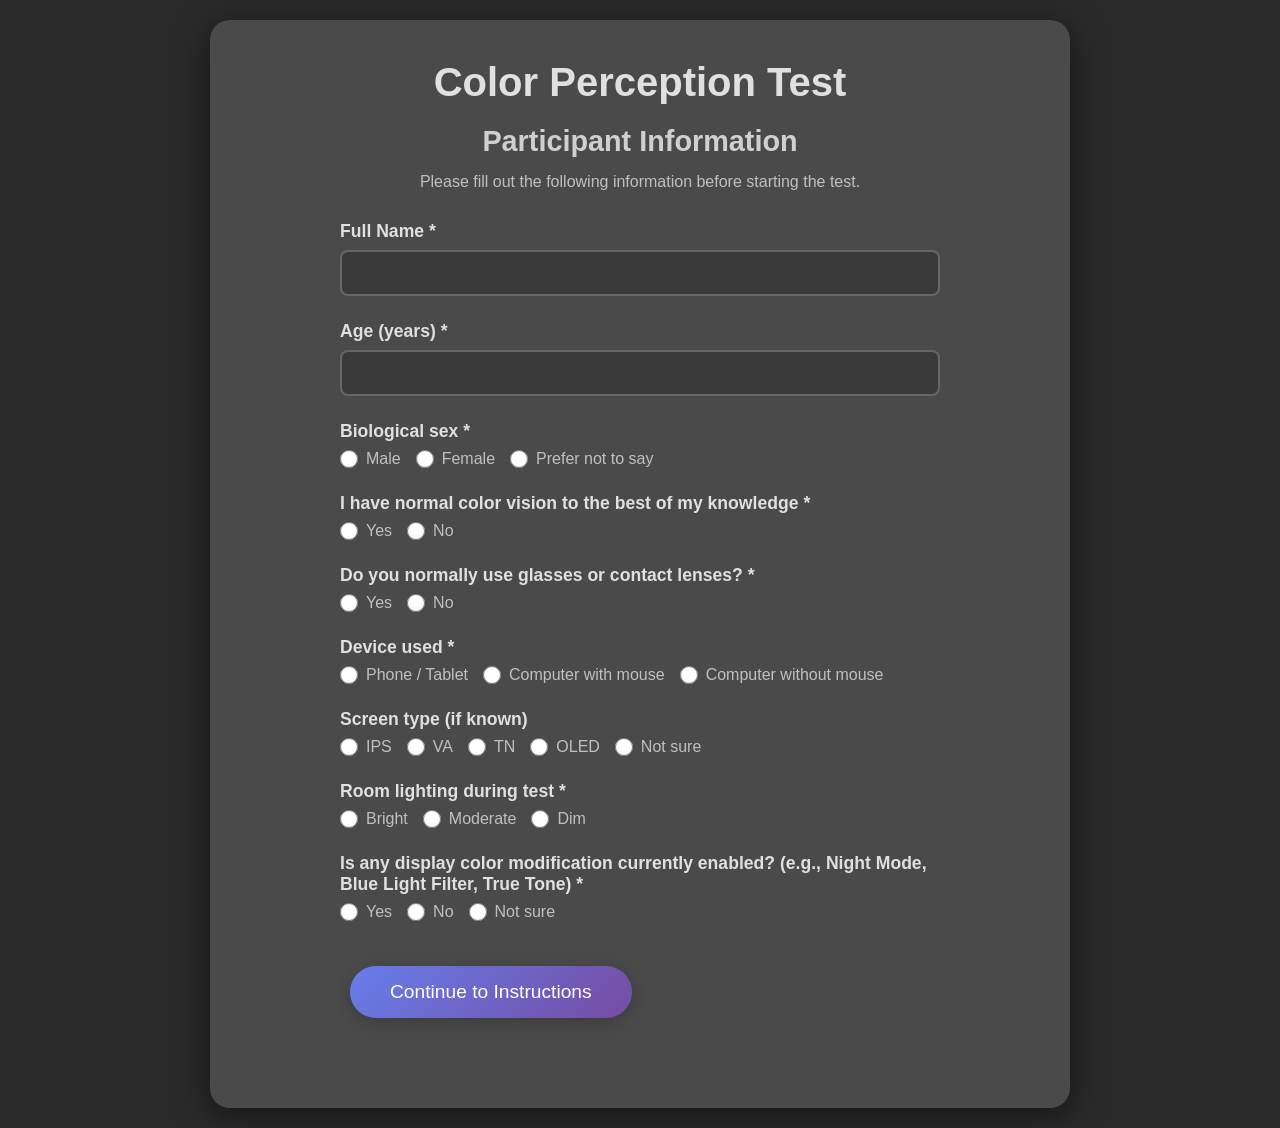
==== index.html @ 6638a3b6 "Refactor circle positioning to be responsive on mobile Updated circle positioning logic to use conta" ====
<!DOCTYPE html>
<html lang="en">
<head>
    <meta charset="UTF-8">
    <meta name="viewport" content="width=device-width, initial-scale=1.0, maximum-scale=1.0, user-scalable=no">
    <title>Color Perception Test - Biology IA</title>
    <style>
        * {
            margin: 0;
            padding: 0;
            box-sizing: border-box;
        }

        body {
            font-family: 'Arial', sans-serif;
            background: #2a2a2a;
            min-height: 100vh;
            display: flex;
            justify-content: center;
            align-items: center;
            color: #333;
            overflow-x: hidden;
        }

        .container {
            text-align: center;
            width: 100%;
            max-width: 900px;
            padding: 20px;
        }

        .demographics-screen, .instruction-screen, .demo-screen, .test-screen, .results-screen {
            background: #4a4a4a;
            border-radius: 20px;
            padding: 40px;
            box-shadow: 0 8px 32px rgba(0, 0, 0, 0.5);
        }

        h1 {
            font-size: 2.5em;
            margin-bottom: 20px;
            color: #e0e0e0;
        }

        h2 {
            font-size: 1.8em;
            margin-bottom: 15px;
            color: #d0d0d0;
        }

        .instructions {
            text-align: left;
            margin: 20px 0;
            line-height: 1.8;
            color: #c0c0c0;
        }

        .instructions li {
            margin: 10px 0;
        }

        .instructions strong {
            color: #ff6b6b;
        }

        p {
            color: #c0c0c0;
        }

        /* Demographics Form Styles */
        .demographics-form {
            text-align: left;
            margin: 30px auto;
            max-width: 600px;
        }

        .form-group {
            margin-bottom: 25px;
        }

        .form-group label {
            display: block;
            margin-bottom: 8px;
            color: #e0e0e0;
            font-weight: bold;
            font-size: 1.1em;
        }

        .form-group input[type="text"],
        .form-group input[type="number"] {
            width: 100%;
            padding: 12px;
            border: 2px solid #666;
            border-radius: 8px;
            background: #3a3a3a;
            color: #e0e0e0;
            font-size: 1em;
        }

        .form-group input[type="text"]:focus,
        .form-group input[type="number"]:focus {
            outline: none;
            border-color: #667eea;
        }

        .radio-group {
            display: flex;
            flex-wrap: wrap;
            gap: 15px;
            margin-top: 8px;
        }

        .radio-option {
            display: flex;
            align-items: center;
            gap: 8px;
        }

        .radio-option input[type="radio"] {
            width: 18px;
            height: 18px;
            cursor: pointer;
        }

        .radio-option label {
            color: #c0c0c0;
            cursor: pointer;
            font-weight: normal;
            font-size: 1em;
            margin: 0;
        }

        .form-error {
            color: #ff6b6b;
            font-size: 0.9em;
            margin-top: 5px;
            display: none;
        }

        button {
            background: linear-gradient(135deg, #667eea 0%, #764ba2 100%);
            border: none;
            color: white;
            padding: 15px 40px;
            font-size: 1.2em;
            border-radius: 50px;
            cursor: pointer;
            margin: 20px 10px;
            transition: transform 0.2s, box-shadow 0.2s;
            box-shadow: 0 4px 15px rgba(0, 0, 0, 0.2);
        }

        button:hover {
            transform: translateY(-2px);
            box-shadow: 0 6px 20px rgba(0, 0, 0, 0.3);
        }

        button:active {
            transform: translateY(0);
        }

        button:disabled {
            opacity: 0.5;
            cursor: not-allowed;
        }

        .circle-container {
            position: relative;
            width: min(500px, 90vw);
            height: min(500px, 90vw);
            margin: 30px auto;
            max-width: 500px;
        }

        .circle {
            position: absolute;
            width: min(100px, 20vw);
            height: min(100px, 20vw);
            border-radius: 50%;
            cursor: pointer;
            transition: transform 0.1s, opacity 0.3s;
            border: 3px solid rgba(0, 0, 0, 0.2);
        }

        .circle:hover {
            transform: scale(1.1);
            border-color: rgba(0, 0, 0, 0.5);
        }

        .center-circle {
            width: min(100px, 20vw);
            height: min(100px, 20vw);
            border-radius: 50%;
            background: hsl(120, 70%, 50%);
            position: absolute;
            left: 50%;
            top: 50%;
            transform: translate(-50%, -50%);
            border: 3px solid rgba(0, 0, 0, 0.2);
            box-shadow: none;
            pointer-events: none;
        }

        .reference-label {
            position: absolute;
            left: 50%;
            top: 50%;
            transform: translate(-50%, 60px);
            font-size: 0.9em;
            font-weight: bold;
            color: #e0e0e0;
            background: rgba(0, 0, 0, 0.6);
            padding: 5px 10px;
            border-radius: 5px;
            pointer-events: none;
            border: 1px solid rgba(255, 255, 255, 0.3);
        }

        .timer-bar {
            height: 8px;
            background: white;
            transition: width 0.1s linear;
            box-shadow: 0 2px 10px rgba(255, 255, 255, 0.5);
            margin: 20px auto;
            border-radius: 4px;
            max-width: 800px;
        }

        .timer-warning {
            background: #ff5252 !important;
            box-shadow: 0 2px 10px rgba(255, 82, 82, 0.8) !important;
        }

        .info-panel {
            display: flex;
            justify-content: space-around;
            margin: 20px 0;
            font-size: 1.2em;
        }

        .info-item {
            background: rgba(255, 255, 255, 0.1);
            padding: 10px 20px;
            border-radius: 10px;
            color: #e0e0e0;
            border: 2px solid rgba(255, 255, 255, 0.2);
        }

        .countdown {
            font-size: 4em;
            margin: 40px 0;
            color: #e0e0e0;
        }

        .results-table {
            background: #3a3a3a;
            border-radius: 10px;
            padding: 20px;
            margin: 20px 0;
            max-height: 400px;
            overflow-y: auto;
            border: 1px solid #555;
        }

        .results-table table {
            width: 100%;
            border-collapse: collapse;
        }

        .results-table th, .results-table td {
            padding: 10px;
            border-bottom: 1px solid #555;
            color: #e0e0e0;
        }

        .results-table th {
            background: rgba(255, 255, 255, 0.1);
            font-weight: bold;
        }

        .demo-message {
            font-size: 1.3em;
            margin: 20px 0;
            padding: 15px;
            background: rgba(255, 255, 255, 0.1);
            border-radius: 10px;
            color: #e0e0e0;
        }

        .hidden {
            display: none;
        }

        .score-display {
            font-size: 3em;
            margin: 30px 0;
            color: #e0e0e0;
        }

        .feedback {
            font-size: 1.5em;
            margin: 15px 0;
            padding: 10px;
            border-radius: 10px;
            animation: fadeIn 0.3s;
        }

        .feedback.correct {
            background: rgba(76, 175, 80, 0.3);
            color: #4caf50;
        }

        .feedback.incorrect {
            background: rgba(244, 67, 54, 0.3);
            color: #f44336;
        }

        .submission-status {
            margin: 20px 0;
            padding: 15px;
            border-radius: 10px;
            font-size: 1.1em;
        }

        .submission-status.success {
            background: rgba(76, 175, 80, 0.3);
            color: #4caf50;
        }

        .submission-status.error {
            background: rgba(244, 67, 54, 0.3);
            color: #f44336;
        }

        @keyframes fadeIn {
            from { opacity: 0; transform: scale(0.9); }
            to { opacity: 1; transform: scale(1); }
        }

        /* Mobile optimizations */
        @media (max-width: 768px) {
            .demographics-screen, .instruction-screen, .demo-screen, .test-screen, .results-screen {
                padding: 20px;
                border-radius: 15px;
            }

            h1 {
                font-size: 1.8em;
            }

            h2 {
                font-size: 1.3em;
            }

            button {
                padding: 12px 30px;
                font-size: 1em;
            }

            .info-panel {
                flex-direction: column;
                gap: 10px;
            }

            .circle-container {
                margin: 15px auto;
            }

            .container {
                padding: 10px;
            }

            .countdown {
                font-size: 2.5em;
            }

            .score-display {
                font-size: 2em;
            }
        }

        @media (max-width: 480px) {
            h1 {
                font-size: 1.5em;
            }

            h2 {
                font-size: 1.2em;
            }

            .demographics-screen, .instruction-screen, .demo-screen, .test-screen, .results-screen {
                padding: 15px;
            }

            button {
                padding: 10px 25px;
                font-size: 0.95em;
                margin: 10px 5px;
            }

            .instructions {
                font-size: 0.95em;
            }

            .demo-message {
                font-size: 1.1em;
            }
        }
    </style>
</head>
<body>
    <div class="container">
        <!-- Demographics Screen -->
        <div id="demographicsScreen" class="demographics-screen">
            <h1>Color Perception Test</h1>
            <h2>Participant Information</h2>
            <p style="margin-bottom: 30px;">Please fill out the following information before starting the test.</p>
            
            <form id="demographicsForm" class="demographics-form">
                <div class="form-group">
                    <label for="fullName">Full Name *</label>
                    <input type="text" id="fullName" name="fullName" required>
                    <div class="form-error" id="nameError">Please enter your full name</div>
                </div>

                <div class="form-group">
                    <label for="age">Age (years) *</label>
                    <input type="number" id="age" name="age" min="1" max="120" required>
                    <div class="form-error" id="ageError">Please enter a valid age</div>
                </div>

                <div class="form-group">
                    <label>Biological sex *</label>
                    <div class="radio-group">
                        <div class="radio-option">
                            <input type="radio" id="sexMale" name="sex" value="Male" required>
                            <label for="sexMale">Male</label>
                        </div>
                        <div class="radio-option">
                            <input type="radio" id="sexFemale" name="sex" value="Female">
                            <label for="sexFemale">Female</label>
                        </div>
                        <div class="radio-option">
                            <input type="radio" id="sexPreferNot" name="sex" value="Prefer not to say">
                            <label for="sexPreferNot">Prefer not to say</label>
                        </div>
                    </div>
                    <div class="form-error" id="sexError">Please select an option</div>
                </div>

                <div class="form-group">
                    <label>I have normal color vision to the best of my knowledge *</label>
                    <div class="radio-group">
                        <div class="radio-option">
                            <input type="radio" id="colorVisionYes" name="colorVision" value="Yes" required>
                            <label for="colorVisionYes">Yes</label>
                        </div>
                        <div class="radio-option">
                            <input type="radio" id="colorVisionNo" name="colorVision" value="No">
                            <label for="colorVisionNo">No</label>
                        </div>
                    </div>
                    <div class="form-error" id="colorVisionError">Please select an option</div>
                </div>

                <div class="form-group">
                    <label>Do you normally use glasses or contact lenses? *</label>
                    <div class="radio-group">
                        <div class="radio-option">
                            <input type="radio" id="glassesYes" name="glasses" value="Yes" required>
                            <label for="glassesYes">Yes</label>
                        </div>
                        <div class="radio-option">
                            <input type="radio" id="glassesNo" name="glasses" value="No">
                            <label for="glassesNo">No</label>
                        </div>
                    </div>
                    <div class="form-error" id="glassesError">Please select an option</div>
                </div>

                <div class="form-group">
                    <label>Device used *</label>
                    <div class="radio-group">
                        <div class="radio-option">
                            <input type="radio" id="devicePhone" name="device" value="Phone / Tablet" required>
                            <label for="devicePhone">Phone / Tablet</label>
                        </div>
                        <div class="radio-option">
                            <input type="radio" id="deviceMouse" name="device" value="Computer with mouse">
                            <label for="deviceMouse">Computer with mouse</label>
                        </div>
                        <div class="radio-option">
                            <input type="radio" id="deviceNoMouse" name="device" value="Computer without mouse">
                            <label for="deviceNoMouse">Computer without mouse</label>
                        </div>
                    </div>
                    <div class="form-error" id="deviceError">Please select an option</div>
                </div>

                <div class="form-group">
                    <label>Screen type (if known)</label>
                    <div class="radio-group">
                        <div class="radio-option">
                            <input type="radio" id="screenIPS" name="screen" value="IPS">
                            <label for="screenIPS">IPS</label>
                        </div>
                        <div class="radio-option">
                            <input type="radio" id="screenVA" name="screen" value="VA">
                            <label for="screenVA">VA</label>
                        </div>
                        <div class="radio-option">
                            <input type="radio" id="screenTN" name="screen" value="TN">
                            <label for="screenTN">TN</label>
                        </div>
                        <div class="radio-option">
                            <input type="radio" id="screenOLED" name="screen" value="OLED">
                            <label for="screenOLED">OLED</label>
                        </div>
                        <div class="radio-option">
                            <input type="radio" id="screenNotSure" name="screen" value="Not sure">
                            <label for="screenNotSure">Not sure</label>
                        </div>
                    </div>
                </div>

                <div class="form-group">
                    <label>Room lighting during test *</label>
                    <div class="radio-group">
                        <div class="radio-option">
                            <input type="radio" id="lightBright" name="lighting" value="Bright" required>
                            <label for="lightBright">Bright</label>
                        </div>
                        <div class="radio-option">
                            <input type="radio" id="lightModerate" name="lighting" value="Moderate">
                            <label for="lightModerate">Moderate</label>
                        </div>
                        <div class="radio-option">
                            <input type="radio" id="lightDim" name="lighting" value="Dim">
                            <label for="lightDim">Dim</label>
                        </div>
                    </div>
                    <div class="form-error" id="lightingError">Please select an option</div>
                </div>

                <div class="form-group">
                    <label>Is any display color modification currently enabled? (e.g., Night Mode, Blue Light Filter, True Tone) *</label>
                    <div class="radio-group">
                        <div class="radio-option">
                            <input type="radio" id="modsYes" name="mods" value="Yes" required>
                            <label for="modsYes">Yes</label>
                        </div>
                        <div class="radio-option">
                            <input type="radio" id="modsNo" name="mods" value="No">
                            <label for="modsNo">No</label>
                        </div>
                        <div class="radio-option">
                            <input type="radio" id="modsNotSure" name="mods" value="Not sure">
                            <label for="modsNotSure">Not sure</label>
                        </div>
                    </div>
                    <div class="form-error" id="modsError">Please select an option</div>
                </div>

                <button type="submit">Continue to Instructions</button>
            </form>
        </div>

        <!-- Instruction Screen -->
        <div id="instructionScreen" class="instruction-screen hidden">
            <h1>Color Perception Test</h1>
            <h2>Instructions</h2>
            <ul class="instructions">
                <li>You will see <strong>8 colored circles</strong> arranged around a <strong>center reference circle</strong></li>
                <li>Your task is to click the circle that <strong>matches the center reference color</strong> as quickly as possible</li>
                <li>You have <strong>5 seconds</strong> for each trial</li>
                <li>The test consists of <strong>10 levels</strong> with increasing difficulty</li>
                <li>Each level has <strong>5 trials</strong> (50 trials total)</li>
                <li>First, you'll complete <strong>5 practice trials</strong> to familiarize yourself with the test</li>
                <li><strong>Important:</strong> Try to be as quick and accurate as possible!</li>
            </ul>
            <button onclick="startDemo()">Start Practice Trials</button>
        </div>

        <!-- Demo Screen -->
        <div id="demoScreen" class="demo-screen hidden">
            <h2>Practice Trial <span id="demoTrialNumber">1</span>/5</h2>
            <p class="demo-message" id="demoMessage">Click the circle that matches the center reference color</p>
            <div class="timer-bar" id="demoTimerBar"></div>
            <div class="circle-container" id="demoCircleContainer">
                <div class="center-circle"></div>
                <div class="reference-label">Reference</div>
            </div>
        </div>

        <!-- Countdown Screen -->
        <div id="countdownScreen" class="instruction-screen hidden">
            <h1>Get Ready!</h1>
            <p>The actual test will begin in...</p>
            <div class="countdown" id="countdownNumber">5</div>
        </div>

        <!-- Test Screen -->
        <div id="testScreen" class="test-screen hidden">
            <div class="info-panel">
                <div class="info-item">Trial: <span id="trialNumber">1</span>/50</div>
                <div class="info-item">Level: <span id="levelNumber">1</span>/10</div>
                <div class="info-item">Difficulty: <span id="difficulty">180</span>°</div>
                <div class="info-item">Score: <span id="currentScore">0</span></div>
            </div>
            <div class="timer-bar" id="timerBar"></div>
            <div class="circle-container" id="circleContainer">
                <div class="center-circle"></div>
                <div class="reference-label">Reference</div>
            </div>
        </div>

        <!-- Results Screen -->
        <div id="resultsScreen" class="results-screen hidden">
            <h1>Test Complete!</h1>
            <div class="score-display">Final Score: <span id="finalScore">0</span> / 1000</div>
            
            <div id="submissionStatus" class="submission-status hidden"></div>
            
            <div class="results-table">
                <table>
                    <thead>
                        <tr>
                            <th>Trial</th>
                            <th>Level</th>
                            <th>Difficulty (°)</th>
                            <th>Response Time (ms)</th>
                            <th>Result</th>
                        </tr>
                    </thead>
                    <tbody id="resultsBody"></tbody>
                </table>
            </div>
            
            <button onclick="submitToGoogleSheets()" id="submitButton">Submit Results</button>
            <button onclick="downloadResults()">Download Backup Copy</button>
        </div>
    </div>

    <script>
        // IMPORTANT: Replace this URL with your Google Apps Script web app URL
        const GOOGLE_SCRIPT_URL = 'https://script.google.com/macros/s/AKfycbx1ALarn7HQ1gvNCXnmG9gPG47sHyWAAOeNLJPOAeMPCjm_qugGO92qSX_m2OTYA59x/exec';

        // Test Configuration
        const TARGET_HUE = 120; // Pure green
        const LEVELS = [180, 120, 90, 60, 45, 30, 20, 15, 10, 8];
        const TRIALS_PER_LEVEL = 5;
        const TIME_LIMIT = 5000; // 5 seconds in milliseconds
        const NUM_CIRCLES = 8;
        const DEMO_LEVELS = [180, 120, 90, 60, 45]; // Levels 1-5
        const MAX_SCORE = 1000; // Maximum possible score
        const POINTS_PER_TRIAL = MAX_SCORE / (LEVELS.length * TRIALS_PER_LEVEL); // 20 points per trial

        // Sound effects (using Web Audio API)
        const audioContext = new (window.AudioContext || window.webkitAudioContext)();

        function playCorrectSound() {
            const oscillator = audioContext.createOscillator();
            const gainNode = audioContext.createGain();
            oscillator.connect(gainNode);
            gainNode.connect(audioContext.destination);
            oscillator.frequency.setValueAtTime(800, audioContext.currentTime);
            oscillator.frequency.exponentialRampToValueAtTime(1200, audioContext.currentTime + 0.1);
            gainNode.gain.setValueAtTime(0.3, audioContext.currentTime);
            gainNode.gain.exponentialRampToValueAtTime(0.01, audioContext.currentTime + 0.1);
            oscillator.start(audioContext.currentTime);
            oscillator.stop(audioContext.currentTime + 0.1);
        }

        function playIncorrectSound() {
            const oscillator = audioContext.createOscillator();
            const gainNode = audioContext.createGain();
            oscillator.connect(gainNode);
            gainNode.connect(audioContext.destination);
            oscillator.frequency.setValueAtTime(200, audioContext.currentTime);
            oscillator.frequency.exponentialRampToValueAtTime(100, audioContext.currentTime + 0.2);
            gainNode.gain.setValueAtTime(0.3, audioContext.currentTime);
            gainNode.gain.exponentialRampToValueAtTime(0.01, audioContext.currentTime + 0.2);
            oscillator.start(audioContext.currentTime);
            oscillator.stop(audioContext.currentTime + 0.2);
        }

        function playWarningSound() {
            const oscillator = audioContext.createOscillator();
            const gainNode = audioContext.createGain();
            oscillator.connect(gainNode);
            gainNode.connect(audioContext.destination);
            oscillator.frequency.setValueAtTime(600, audioContext.currentTime);
            gainNode.gain.setValueAtTime(0.2, audioContext.currentTime);
            gainNode.gain.exponentialRampToValueAtTime(0.01, audioContext.currentTime + 0.15);
            oscillator.start(audioContext.currentTime);
            oscillator.stop(audioContext.currentTime + 0.15);
        }

        // State variables
        let currentMode = 'demographics';
        let currentTrial = 0;
        let currentScore = 0;
        let testData = [];
        let trialStartTime;
        let timerInterval;
        let correctCircleIndex;
        let demoIndex = 0;
        let warningPlayed = false;
        let clickLocked = false;
        let demographicsData = {};

        // Demographics form handling
        document.getElementById('demographicsForm').addEventListener('submit', function(e) {
            e.preventDefault();
            
            // Collect demographics data
            demographicsData = {
                fullName: document.getElementById('fullName').value,
                age: document.getElementById('age').value,
                sex: document.querySelector('input[name="sex"]:checked').value,
                colorVision: document.querySelector('input[name="colorVision"]:checked').value,
                glasses: document.querySelector('input[name="glasses"]:checked').value,
                device: document.querySelector('input[name="device"]:checked').value,
                screen: document.querySelector('input[name="screen"]:checked')?.value || 'Not specified',
                lighting: document.querySelector('input[name="lighting"]:checked').value,
                mods: document.querySelector('input[name="mods"]:checked').value
            };
            
            // Move to instruction screen
            document.getElementById('demographicsScreen').classList.add('hidden');
            document.getElementById('instructionScreen').classList.remove('hidden');
            currentMode = 'instructions';
        });

        // Randomize with probabilistic rounding
        function randomizeValue(value) {
            const floor = Math.floor(value);
            const decimal = value - floor;
            return Math.random() < decimal ? Math.ceil(value) : floor;
        }

        // Generate hue distances with Gaussian randomization
        function generateColors(targetDifference) {
            const stdDev = targetDifference * 0.1;
            const colors = [];
            
            // Generate distractors
            for (let i = 0; i < NUM_CIRCLES; i++) {
                const gaussian = (Math.random() + Math.random() + Math.random() + Math.random() - 2) / 2;
                const randomizedDiff = targetDifference + (gaussian * stdDev);
                const finalDiff = randomizeValue(Math.max(0, randomizedDiff));
                
                const direction = Math.random() < 0.5 ? 1 : -1;
                let hue = TARGET_HUE + (direction * finalDiff);
                hue = (hue + 360) % 360;
                
                colors.push({
                    hue: hue,
                    isTarget: false,
                    color: `hsl(${hue}, 70%, 50%)`
                });
            }
            
            // Replace one random circle with the exact target
            correctCircleIndex = Math.floor(Math.random() * NUM_CIRCLES);
            colors[correctCircleIndex] = {
                hue: TARGET_HUE,
                isTarget: true,
                color: `hsl(${TARGET_HUE}, 70%, 50%)`
            };
            
            return colors;
        }

        // Position circles in a ring
        function positionCircles(container, colors, isDemo) {
            container.innerHTML = '<div class="center-circle"></div><div class="reference-label">Reference</div>';
            
            // Get actual container dimensions instead of using fixed values
            const containerWidth = container.offsetWidth;
            const containerHeight = container.offsetHeight;
            const centerX = containerWidth / 2;
            const centerY = containerHeight / 2;
            
            // Make radius proportional to container size (40% of container width)
            const radius = containerWidth * 0.4;
            
            // Get circle size from CSS
            const circleSize = Math.min(100, containerWidth * 0.2);
            
            const angleStep = (2 * Math.PI) / NUM_CIRCLES;
            
            colors.forEach((colorData, index) => {
                const angle = index * angleStep - Math.PI / 2;
                const x = radius * Math.cos(angle) + centerX;
                const y = radius * Math.sin(angle) + centerY;
                
                const circle = document.createElement('div');
                circle.className = 'circle';
                circle.style.left = `${x - circleSize / 2}px`;
                circle.style.top = `${y - circleSize / 2}px`;
                circle.style.background = colorData.color;
                
                if (isDemo) {
                    circle.onclick = () => handleDemoClick(index);
                } else {
                    circle.onclick = () => handleCircleClick(index);
                }
                
                container.appendChild(circle);
            });
        }

        // Start demo
        function startDemo() {
            document.getElementById('instructionScreen').classList.add('hidden');
            document.getElementById('demoScreen').classList.remove('hidden');
            currentMode = 'demo';
            demoIndex = 0;
            showDemoTrial();
        }

        // Show demo trial
        function showDemoTrial() {
            if (demoIndex >= DEMO_LEVELS.length) {
                completeDemo();
                return;
            }
            
            const difficulty = DEMO_LEVELS[demoIndex];
            document.getElementById('demoTrialNumber').textContent = demoIndex + 1;
            document.getElementById('demoMessage').textContent = 'Click the circle that matches the center reference color';
            document.getElementById('demoMessage').className = 'demo-message';
            
            const colors = generateColors(difficulty);
            const container = document.getElementById('demoCircleContainer');
            positionCircles(container, colors, true);
            
            startDemoTimer();
        }

        // Start demo timer
        function startDemoTimer() {
            const timerBar = document.getElementById('demoTimerBar');
            trialStartTime = Date.now();
            timerBar.style.width = '100%';
            timerBar.classList.remove('timer-warning');
            warningPlayed = false;
            clickLocked = false;
            
            if (timerInterval) clearInterval(timerInterval);
            
            timerInterval = setInterval(() => {
                const elapsed = Date.now() - trialStartTime;
                const remaining = Math.max(0, TIME_LIMIT - elapsed);
                const percentage = (remaining / TIME_LIMIT) * 100;
                timerBar.style.width = `${percentage}%`;
                
                if (remaining <= 1000 && remaining > 900 && !warningPlayed) {
                    playWarningSound();
                    timerBar.classList.add('timer-warning');
                    warningPlayed = true;
                }
                
                if (remaining === 0) {
                    clearInterval(timerInterval);
                    handleDemoTimeout();
                }
            }, 100);
        }

        // Handle demo click
        function handleDemoClick(index) {
            if (clickLocked) return;
            clickLocked = true;
            
            clearInterval(timerInterval);
            
            if (index === correctCircleIndex) {
                playCorrectSound();
                const message = document.getElementById('demoMessage');
                message.innerHTML = '✓ Correct! Moving to next demo...';
                message.className = 'demo-message feedback correct';
                
                setTimeout(() => {
                    message.className = 'demo-message';
                    demoIndex++;
                    showBreakThenDemo();
                }, 1000);
            } else {
                playIncorrectSound();
                const message = document.getElementById('demoMessage');
                message.innerHTML = '✗ Incorrect. Try again!';
                message.className = 'demo-message feedback incorrect';
                
                setTimeout(() => {
                    message.className = 'demo-message';
                    showBreakThenDemo();
                }, 1000);
            }
        }

        // Show half-second break then demo trial
        function showBreakThenDemo() {
            const container = document.getElementById('demoCircleContainer');
            const circles = container.querySelectorAll('.circle');
            circles.forEach(circle => circle.style.opacity = '0');
            
            setTimeout(() => {
                circles.forEach(circle => circle.style.opacity = '1');
                showDemoTrial();
            }, 500);
        }

        // Handle demo timeout
        function handleDemoTimeout() {
            if (clickLocked) return;
            clickLocked = true;
            
            playIncorrectSound();
            const message = document.getElementById('demoMessage');
            message.innerHTML = '⏱ Time\'s up! Try again.';
            message.className = 'demo-message feedback incorrect';
            
            setTimeout(() => {
                message.className = 'demo-message';
                showBreakThenDemo();
            }, 1000);
        }

        // Complete demo and start countdown
        function completeDemo() {
            document.getElementById('demoScreen').classList.add('hidden');
            document.getElementById('countdownScreen').classList.remove('hidden');
            currentMode = 'countdown';
            
            let count = 5;
            const countdownElement = document.getElementById('countdownNumber');
            
            const countdownInterval = setInterval(() => {
                count--;
                countdownElement.textContent = count;
                
                if (count === 0) {
                    clearInterval(countdownInterval);
                    startTest();
                }
            }, 1000);
        }

        // Start actual test
        function startTest() {
            document.getElementById('countdownScreen').classList.add('hidden');
            document.getElementById('testScreen').classList.remove('hidden');
            currentMode = 'test';
            currentTrial = 0;
            currentScore = 0;
            testData = [];
            showNextTrial();
        }

        // Show next trial
        function showNextTrial() {
            if (currentTrial >= LEVELS.length * TRIALS_PER_LEVEL) {
                showResults();
                return;
            }
            
            const levelIndex = Math.floor(currentTrial / TRIALS_PER_LEVEL);
            const difficulty = LEVELS[levelIndex];
            
            document.getElementById('trialNumber').textContent = currentTrial + 1;
            document.getElementById('levelNumber').textContent = levelIndex + 1;
            document.getElementById('difficulty').textContent = difficulty;
            document.getElementById('currentScore').textContent = Math.round(currentScore);
            
            const colors = generateColors(difficulty);
            const container = document.getElementById('circleContainer');
            positionCircles(container, colors, false);
            
            startTimer();
        }

        // Start timer
        function startTimer() {
            const timerBar = document.getElementById('timerBar');
            trialStartTime = Date.now();
            timerBar.style.width = '100%';
            timerBar.classList.remove('timer-warning');
            warningPlayed = false;
            clickLocked = false;
            
            if (timerInterval) clearInterval(timerInterval);
            
            timerInterval = setInterval(() => {
                const elapsed = Date.now() - trialStartTime;
                const remaining = Math.max(0, TIME_LIMIT - elapsed);
                const percentage = (remaining / TIME_LIMIT) * 100;
                timerBar.style.width = `${percentage}%`;
                
                if (remaining <= 1000 && remaining > 900 && !warningPlayed) {
                    playWarningSound();
                    timerBar.classList.add('timer-warning');
                    warningPlayed = true;
                }
                
                if (remaining === 0) {
                    clearInterval(timerInterval);
                    handleTimeout();
                }
            }, 100);
        }

        // Handle circle click
        function handleCircleClick(index) {
            if (clickLocked) return;
            clickLocked = true;
            
            clearInterval(timerInterval);
            const reactionTime = Date.now() - trialStartTime;
            const levelIndex = Math.floor(currentTrial / TRIALS_PER_LEVEL);
            const difficulty = LEVELS[levelIndex];
            
            let result, pointsEarned;
            
            if (index === correctCircleIndex) {
                playCorrectSound();
                result = reactionTime;
                const maxPoints = POINTS_PER_TRIAL;
                const minPoints = POINTS_PER_TRIAL / 2;
                pointsEarned = maxPoints - ((maxPoints - minPoints) * (reactionTime / TIME_LIMIT));
                currentScore += pointsEarned;
            } else {
                playIncorrectSound();
                result = 'WRONG';
                pointsEarned = 0;
            }
            
            testData.push({
                trial: currentTrial + 1,
                level: levelIndex + 1,
                difficulty: difficulty,
                responseTime: result,
                result: result
            });
            
            currentTrial++;
            showBreakThenTrial();
        }

        // Show half-second break then next trial
        function showBreakThenTrial() {
            const container = document.getElementById('circleContainer');
            const circles = container.querySelectorAll('.circle');
            circles.forEach(circle => circle.style.opacity = '0');
            
            setTimeout(() => {
                circles.forEach(circle => circle.style.opacity = '1');
                showNextTrial();
            }, 500);
        }

        // Handle timeout
        function handleTimeout() {
            if (clickLocked) return;
            clickLocked = true;
            
            playIncorrectSound();
            const levelIndex = Math.floor(currentTrial / TRIALS_PER_LEVEL);
            const difficulty = LEVELS[levelIndex];
            
            testData.push({
                trial: currentTrial + 1,
                level: levelIndex + 1,
                difficulty: difficulty,
                responseTime: 'MISS',
                result: 'MISS'
            });
            
            currentTrial++;
            showBreakThenTrial();
        }

        // Show results
        function showResults() {
            document.getElementById('testScreen').classList.add('hidden');
            document.getElementById('resultsScreen').classList.remove('hidden');
            document.getElementById('finalScore').textContent = Math.round(currentScore);
            
            const tbody = document.getElementById('resultsBody');
            tbody.innerHTML = '';
            
            testData.forEach(data => {
                const row = tbody.insertRow();
                row.insertCell(0).textContent = data.trial;
                row.insertCell(1).textContent = data.level;
                row.insertCell(2).textContent = data.difficulty;
                row.insertCell(3).textContent = data.responseTime;
                row.insertCell(4).textContent = typeof data.result === 'number' ? 'CORRECT' : data.result;
            });
        }

        // Submit to Google Sheets
        async function submitToGoogleSheets() {
            const submitButton = document.getElementById('submitButton');
            const statusDiv = document.getElementById('submissionStatus');
            
            submitButton.disabled = true;
            submitButton.textContent = 'Submitting...';
            statusDiv.classList.remove('hidden', 'success', 'error');
            statusDiv.textContent = 'Submitting your results...';
            
            try {
                // Organize data by difficulty level
                const dataByDifficulty = {};
                LEVELS.forEach(level => {
                    dataByDifficulty[level] = [];
                });
                
                // Sort test data into difficulty buckets
                testData.forEach(trial => {
                    dataByDifficulty[trial.difficulty].push(trial.responseTime);
                });
                
                // Calculate averages and completion rates for each difficulty
                const performanceData = {};
                LEVELS.forEach(level => {
                    const trials = dataByDifficulty[level];
                    const correctTrials = trials.filter(t => typeof t === 'number');
                    const average = correctTrials.length > 0 
                        ? Math.round(correctTrials.reduce((a, b) => a + b, 0) / correctTrials.length)
                        : null;
                    const completionRate = (correctTrials.length / trials.length) * 100;
                    
                    performanceData[level] = {
                        trials: trials,
                        average: average,
                        completionRate: completionRate
                    };
                });
                
                // Prepare data for submission
                const submissionData = {
                    demographics: demographicsData,
                    performanceData: performanceData,
                    levels: LEVELS,
                    finalScore: Math.round(currentScore),
                    timestamp: new Date().toISOString()
                };
                
                // Send to Google Sheets
                const response = await fetch(GOOGLE_SCRIPT_URL, {
                    method: 'POST',
                    mode: 'no-cors',
                    headers: {
                        'Content-Type': 'application/json',
                    },
                    body: JSON.stringify(submissionData)
                });
                
                // Note: With no-cors mode, we can't read the response
                // So we assume success if no error was thrown
                statusDiv.classList.add('success');
                statusDiv.textContent = '✓ Results submitted successfully! Thank you for participating.';
                submitButton.textContent = 'Submitted';
                
            } catch (error) {
                console.error('Submission error:', error);
                statusDiv.classList.add('error');
                statusDiv.textContent = '✗ Submission failed. Please download a backup copy and email it to the researcher.';
                submitButton.disabled = false;
                submitButton.textContent = 'Retry Submission';
            }
        }

        // Download results as backup
        function downloadResults() {
            let csvContent = "Trial\tLevel\tDifficulty(degrees)\tResponseTime(ms)\tResult\n";
            
            testData.forEach(data => {
                csvContent += `${data.trial}\t${data.level}\t${data.difficulty}\t${data.responseTime}\t`;
                csvContent += `${typeof data.result === 'number' ? 'CORRECT' : data.result}\n`;
            });
            
            const blob = new Blob([csvContent], { type: 'text/plain' });
            const url = window.URL.createObjectURL(blob);
            const a = document.createElement('a');
            a.href = url;
            a.download = `${demographicsData.fullName.replace(/\s+/g, '_')}_color_perception_results.txt`;
            document.body.appendChild(a);
            a.click();
            document.body.removeChild(a);
            window.URL.revokeObjectURL(url);
        }
    </script>
</body>
</html>
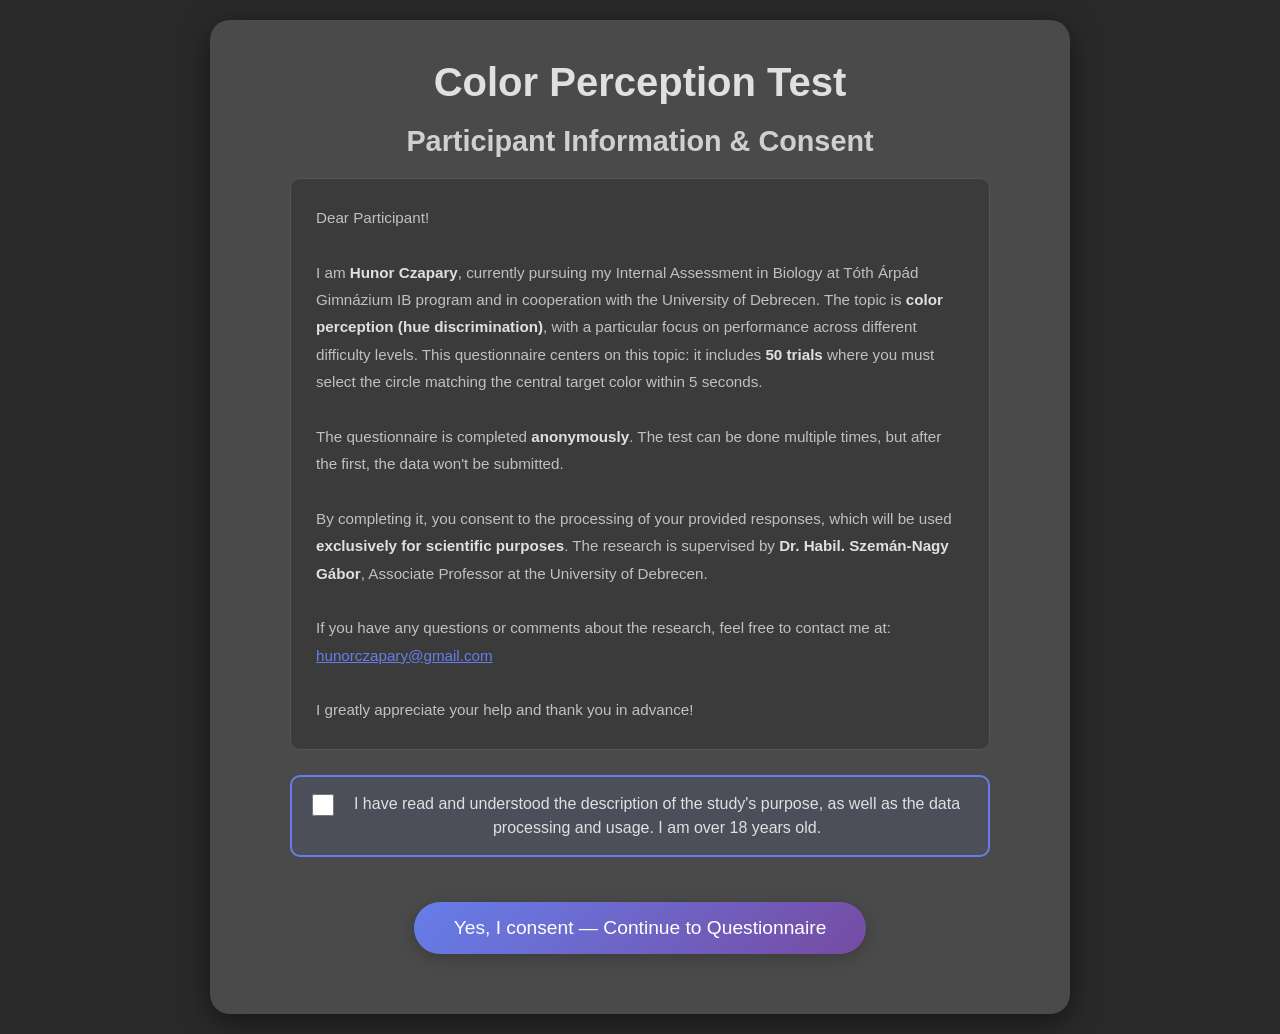
==== commit 615c9716: "Enhance color perception test UI and logic Updated the HTML structure and styles for the color perce" ====
--- a/index.html
+++ b/index.html
@@ -29,7 +29,54 @@
             padding: 20px;
         }
 
-        .demographics-screen, .instruction-screen, .demo-screen, .test-screen, .results-screen {
+        .disclaimer-screen, .demographics-screen, .instruction-screen, .demo-screen, .test-screen, .results-screen {
+            background: #4a4a4a;
+            border-radius: 20px;
+            padding: 40px;
+            box-shadow: 0 8px 32px rgba(0, 0, 0, 0.5);
+        }
+
+        .disclaimer-text {
+            text-align: left;
+            color: #c0c0c0;
+            line-height: 1.8;
+            font-size: 0.95em;
+            max-width: 700px;
+            margin: 20px auto;
+            background: rgba(0,0,0,0.2);
+            padding: 25px;
+            border-radius: 10px;
+            border: 1px solid #555;
+        }
+
+        .consent-group {
+            margin: 25px auto;
+            max-width: 700px;
+            display: flex;
+            align-items: flex-start;
+            gap: 12px;
+            background: rgba(102, 126, 234, 0.1);
+            border: 2px solid #667eea;
+            border-radius: 10px;
+            padding: 15px 20px;
+        }
+
+        .consent-group input[type="checkbox"] {
+            width: 22px;
+            height: 22px;
+            min-width: 22px;
+            cursor: pointer;
+            margin-top: 2px;
+        }
+
+        .consent-group label {
+            color: #e0e0e0;
+            font-size: 1em;
+            cursor: pointer;
+            line-height: 1.5;
+        }
+
+        .already-submitted-screen {
             background: #4a4a4a;
             border-radius: 20px;
             padding: 40px;
@@ -410,17 +457,45 @@
 </head>
 <body>
     <div class="container">
+        <!-- Already Submitted Screen -->
+        <div id="alreadySubmittedScreen" class="already-submitted-screen hidden">
+            <h1>⚠️ Already Submitted</h1>
+            <p style="margin: 20px 0; font-size: 1.1em; color: #c0c0c0;">Our records show that this test has already been completed and submitted from this device.</p>
+            <p style="color: #c0c0c0; line-height: 1.8;">To ensure the scientific validity of the research, only the <strong style="color: #e0e0e0;">first attempt</strong> per participant is recorded. Repeated submissions are not counted.</p>
+            <p style="margin-top: 20px; color: #888; font-size: 0.9em;">If you believe this is an error, please contact the researcher at <a href="mailto:hunorczapary@gmail.com" style="color: #667eea;">hunorczapary@gmail.com</a>.</p>
+        </div>
+
+        <!-- Ethical Disclaimer Screen -->
+        <div id="disclaimerScreen" class="disclaimer-screen hidden">
+            <h1>Color Perception Test</h1>
+            <h2 style="margin-bottom: 5px;">Participant Information & Consent</h2>
+            <div class="disclaimer-text">
+                <p>Dear Participant!</p><br>
+                <p>I am <strong style="color: #e0e0e0;">Hunor Czapary</strong>, currently pursuing my Internal Assessment in Biology at Tóth Árpád Gimnázium IB program and in cooperation with the University of Debrecen. The topic is <strong style="color: #e0e0e0;">color perception (hue discrimination)</strong>, with a particular focus on performance across different difficulty levels. This questionnaire centers on this topic: it includes <strong style="color: #e0e0e0;">50 trials</strong> where you must select the circle matching the central target color within 5 seconds.</p><br>
+                <p>The questionnaire is completed <strong style="color: #e0e0e0;">anonymously</strong>. The test can be done multiple times, but after the first, the data won't be submitted.</p><br>
+                <p>By completing it, you consent to the processing of your provided responses, which will be used <strong style="color: #e0e0e0;">exclusively for scientific purposes</strong>. The research is supervised by <strong style="color: #e0e0e0;">Dr. Habil. Szemán-Nagy Gábor</strong>, Associate Professor at the University of Debrecen.</p><br>
+                <p>If you have any questions or comments about the research, feel free to contact me at: <a href="mailto:hunorczapary@gmail.com" style="color: #667eea;">hunorczapary@gmail.com</a></p><br>
+                <p>I greatly appreciate your help and thank you in advance!</p>
+            </div>
+            <div class="consent-group">
+                <input type="checkbox" id="consentCheckbox">
+                <label for="consentCheckbox">I have read and understood the description of the study's purpose, as well as the data processing and usage. I am over 18 years old.</label>
+            </div>
+            <div class="form-error" id="consentError" style="display:none; text-align:center; margin-bottom: 10px;">Please check the box above to confirm your consent before continuing.</div>
+            <button onclick="acceptDisclaimer()">Yes, I consent — Continue to Questionnaire</button>
+        </div>
+
         <!-- Demographics Screen -->
-        <div id="demographicsScreen" class="demographics-screen">
+        <div id="demographicsScreen" class="demographics-screen hidden">
             <h1>Color Perception Test</h1>
             <h2>Participant Information</h2>
             <p style="margin-bottom: 30px;">Please fill out the following information before starting the test.</p>
             
             <form id="demographicsForm" class="demographics-form">
                 <div class="form-group">
-                    <label for="fullName">Full Name *</label>
-                    <input type="text" id="fullName" name="fullName" required>
-                    <div class="form-error" id="nameError">Please enter your full name</div>
+                    <label>Your Anonymous Participant ID</label>
+                    <div style="background: #3a3a3a; border: 2px solid #555; border-radius: 8px; padding: 12px; color: #e0e0e0; font-family: monospace; font-size: 1.2em; letter-spacing: 3px;" id="participantIDDisplay">—</div>
+                    <div style="color: #888; font-size: 0.85em; margin-top: 6px;">This ID is automatically generated and does not identify you personally.</div>
                 </div>
 
                 <div class="form-group">
@@ -559,6 +634,15 @@
                         </div>
                     </div>
                     <div class="form-error" id="modsError">Please select an option</div>
+                </div>
+
+                <div class="form-group">
+                    <label for="screenTime">Average daily screen time last week (hours) *</label>
+                    <div style="color: #888; font-size: 0.88em; margin-bottom: 8px;">
+                        💡 Check your phone's Screen Time (iPhone: Settings → Screen Time) or Digital Wellbeing (Android: Settings → Digital Wellbeing) for your daily average from last week.
+                    </div>
+                    <input type="number" id="screenTime" name="screenTime" min="0" max="24" step="0.5" placeholder="e.g. 4.5" required>
+                    <div class="form-error" id="screenTimeError">Please enter your average daily screen time</div>
                 </div>
 
                 <button type="submit">Continue to Instructions</button>
@@ -603,9 +687,6 @@
         <div id="testScreen" class="test-screen hidden">
             <div class="info-panel">
                 <div class="info-item">Trial: <span id="trialNumber">1</span>/50</div>
-                <div class="info-item">Level: <span id="levelNumber">1</span>/10</div>
-                <div class="info-item">Difficulty: <span id="difficulty">180</span>°</div>
-                <div class="info-item">Score: <span id="currentScore">0</span></div>
             </div>
             <div class="timer-bar" id="timerBar"></div>
             <div class="circle-container" id="circleContainer">
@@ -643,7 +724,7 @@
 
     <script>
         // IMPORTANT: Replace this URL with your Google Apps Script web app URL
-        const GOOGLE_SCRIPT_URL = 'https://script.google.com/macros/s/AKfycbx1ALarn7HQ1gvNCXnmG9gPG47sHyWAAOeNLJPOAeMPCjm_qugGO92qSX_m2OTYA59x/exec';
+        const GOOGLE_SCRIPT_URL = 'https://script.google.com/macros/s/AKfycbw2ZGB70VIOwVwb55tqF0AHXuFZoQ0C1B2jtAINejaZemc3uPIBP08wWj6XnAXGZw3J/exec';
 
         // Test Configuration
         const TARGET_HUE = 120; // Pure green
@@ -657,32 +738,6 @@
 
         // Sound effects (using Web Audio API)
         const audioContext = new (window.AudioContext || window.webkitAudioContext)();
-
-        function playCorrectSound() {
-            const oscillator = audioContext.createOscillator();
-            const gainNode = audioContext.createGain();
-            oscillator.connect(gainNode);
-            gainNode.connect(audioContext.destination);
-            oscillator.frequency.setValueAtTime(800, audioContext.currentTime);
-            oscillator.frequency.exponentialRampToValueAtTime(1200, audioContext.currentTime + 0.1);
-            gainNode.gain.setValueAtTime(0.3, audioContext.currentTime);
-            gainNode.gain.exponentialRampToValueAtTime(0.01, audioContext.currentTime + 0.1);
-            oscillator.start(audioContext.currentTime);
-            oscillator.stop(audioContext.currentTime + 0.1);
-        }
-
-        function playIncorrectSound() {
-            const oscillator = audioContext.createOscillator();
-            const gainNode = audioContext.createGain();
-            oscillator.connect(gainNode);
-            gainNode.connect(audioContext.destination);
-            oscillator.frequency.setValueAtTime(200, audioContext.currentTime);
-            oscillator.frequency.exponentialRampToValueAtTime(100, audioContext.currentTime + 0.2);
-            gainNode.gain.setValueAtTime(0.3, audioContext.currentTime);
-            gainNode.gain.exponentialRampToValueAtTime(0.01, audioContext.currentTime + 0.2);
-            oscillator.start(audioContext.currentTime);
-            oscillator.stop(audioContext.currentTime + 0.2);
-        }
 
         function playWarningSound() {
             const oscillator = audioContext.createOscillator();
@@ -695,6 +750,48 @@
             oscillator.start(audioContext.currentTime);
             oscillator.stop(audioContext.currentTime + 0.15);
         }
+
+        // ── Participant ID & First-Attempt Guard ─────────────────────────────
+        function getOrCreateParticipantID() {
+            let id = localStorage.getItem('cptest_participantID');
+            if (!id) {
+                id = Math.random().toString(36).substring(2, 5).toUpperCase() +
+                     Math.random().toString(36).substring(2, 5).toUpperCase();
+                localStorage.setItem('cptest_participantID', id);
+            }
+            return id;
+        }
+
+        function hasAlreadySubmitted() {
+            return localStorage.getItem('cptest_submitted') === 'true';
+        }
+
+        function markAsSubmitted() {
+            localStorage.setItem('cptest_submitted', 'true');
+        }
+
+        // Show disclaimer or already-submitted screen on load
+        window.addEventListener('load', function() {
+            if (hasAlreadySubmitted()) {
+                document.getElementById('alreadySubmittedScreen').classList.remove('hidden');
+            } else {
+                document.getElementById('disclaimerScreen').classList.remove('hidden');
+            }
+            // Pre-fill participant ID display
+            document.getElementById('participantIDDisplay').textContent = getOrCreateParticipantID();
+        });
+
+        function acceptDisclaimer() {
+            const checkbox = document.getElementById('consentCheckbox');
+            if (!checkbox.checked) {
+                document.getElementById('consentError').style.display = 'block';
+                return;
+            }
+            document.getElementById('consentError').style.display = 'none';
+            document.getElementById('disclaimerScreen').classList.add('hidden');
+            document.getElementById('demographicsScreen').classList.remove('hidden');
+        }
+        // ─────────────────────────────────────────────────────────────────────
 
         // State variables
         let currentMode = 'demographics';
@@ -708,6 +805,15 @@
         let warningPlayed = false;
         let clickLocked = false;
         let demographicsData = {};
+        let tabFlaggedCurrentTrial = false;
+
+        // ── Tab Visibility Detector ──────────────────────────────────────────
+        document.addEventListener('visibilitychange', function() {
+            if (document.hidden && currentMode === 'test' && !clickLocked) {
+                tabFlaggedCurrentTrial = true;
+            }
+        });
+        // ─────────────────────────────────────────────────────────────────────
 
         // Demographics form handling
         document.getElementById('demographicsForm').addEventListener('submit', function(e) {
@@ -715,7 +821,7 @@
             
             // Collect demographics data
             demographicsData = {
-                fullName: document.getElementById('fullName').value,
+                participantID: getOrCreateParticipantID(),
                 age: document.getElementById('age').value,
                 sex: document.querySelector('input[name="sex"]:checked').value,
                 colorVision: document.querySelector('input[name="colorVision"]:checked').value,
@@ -723,7 +829,10 @@
                 device: document.querySelector('input[name="device"]:checked').value,
                 screen: document.querySelector('input[name="screen"]:checked')?.value || 'Not specified',
                 lighting: document.querySelector('input[name="lighting"]:checked').value,
-                mods: document.querySelector('input[name="mods"]:checked').value
+                mods: document.querySelector('input[name="mods"]:checked').value,
+                screenTime: document.getElementById('screenTime').value,
+                devicePixelRatio: window.devicePixelRatio || 'N/A',
+                colorDepth: screen.colorDepth || 'N/A'
             };
             
             // Move to instruction screen
@@ -970,9 +1079,6 @@
             const difficulty = LEVELS[levelIndex];
             
             document.getElementById('trialNumber').textContent = currentTrial + 1;
-            document.getElementById('levelNumber').textContent = levelIndex + 1;
-            document.getElementById('difficulty').textContent = difficulty;
-            document.getElementById('currentScore').textContent = Math.round(currentScore);
             
             const colors = generateColors(difficulty);
             const container = document.getElementById('circleContainer');
@@ -989,6 +1095,7 @@
             timerBar.classList.remove('timer-warning');
             warningPlayed = false;
             clickLocked = false;
+            tabFlaggedCurrentTrial = false;
             
             if (timerInterval) clearInterval(timerInterval);
             
@@ -1023,15 +1130,16 @@
             
             let result, pointsEarned;
             
-            if (index === correctCircleIndex) {
-                playCorrectSound();
+            if (tabFlaggedCurrentTrial) {
+                result = 'FLAGGED';
+                pointsEarned = 0;
+            } else if (index === correctCircleIndex) {
                 result = reactionTime;
                 const maxPoints = POINTS_PER_TRIAL;
                 const minPoints = POINTS_PER_TRIAL / 2;
                 pointsEarned = maxPoints - ((maxPoints - minPoints) * (reactionTime / TIME_LIMIT));
                 currentScore += pointsEarned;
             } else {
-                playIncorrectSound();
                 result = 'WRONG';
                 pointsEarned = 0;
             }
@@ -1065,16 +1173,16 @@
             if (clickLocked) return;
             clickLocked = true;
             
-            playIncorrectSound();
             const levelIndex = Math.floor(currentTrial / TRIALS_PER_LEVEL);
             const difficulty = LEVELS[levelIndex];
+            const result = tabFlaggedCurrentTrial ? 'FLAGGED' : 'MISS';
             
             testData.push({
                 trial: currentTrial + 1,
                 level: levelIndex + 1,
                 difficulty: difficulty,
-                responseTime: 'MISS',
-                result: 'MISS'
+                responseTime: result,
+                result: result
             });
             
             currentTrial++;
@@ -1104,6 +1212,16 @@
         async function submitToGoogleSheets() {
             const submitButton = document.getElementById('submitButton');
             const statusDiv = document.getElementById('submissionStatus');
+
+            // Block if already submitted
+            if (hasAlreadySubmitted()) {
+                statusDiv.classList.remove('hidden', 'error');
+                statusDiv.classList.add('error');
+                statusDiv.textContent = '✗ This test has already been submitted from this device. Only the first attempt is recorded.';
+                submitButton.disabled = true;
+                submitButton.textContent = 'Already Submitted';
+                return;
+            }
             
             submitButton.disabled = true;
             submitButton.textContent = 'Submitting...';
@@ -1141,7 +1259,10 @@
                 
                 // Prepare data for submission
                 const submissionData = {
-                    demographics: demographicsData,
+                    demographics: {
+                        ...demographicsData,
+                        finalScore: Math.round(currentScore)
+                    },
                     performanceData: performanceData,
                     levels: LEVELS,
                     finalScore: Math.round(currentScore),
@@ -1160,6 +1281,7 @@
                 
                 // Note: With no-cors mode, we can't read the response
                 // So we assume success if no error was thrown
+                markAsSubmitted();
                 statusDiv.classList.add('success');
                 statusDiv.textContent = '✓ Results submitted successfully! Thank you for participating.';
                 submitButton.textContent = 'Submitted';
@@ -1186,7 +1308,7 @@
             const url = window.URL.createObjectURL(blob);
             const a = document.createElement('a');
             a.href = url;
-            a.download = `${demographicsData.fullName.replace(/\s+/g, '_')}_color_perception_results.txt`;
+            a.download = `${demographicsData.participantID}_color_perception_results.txt`;
             document.body.appendChild(a);
             a.click();
             document.body.removeChild(a);
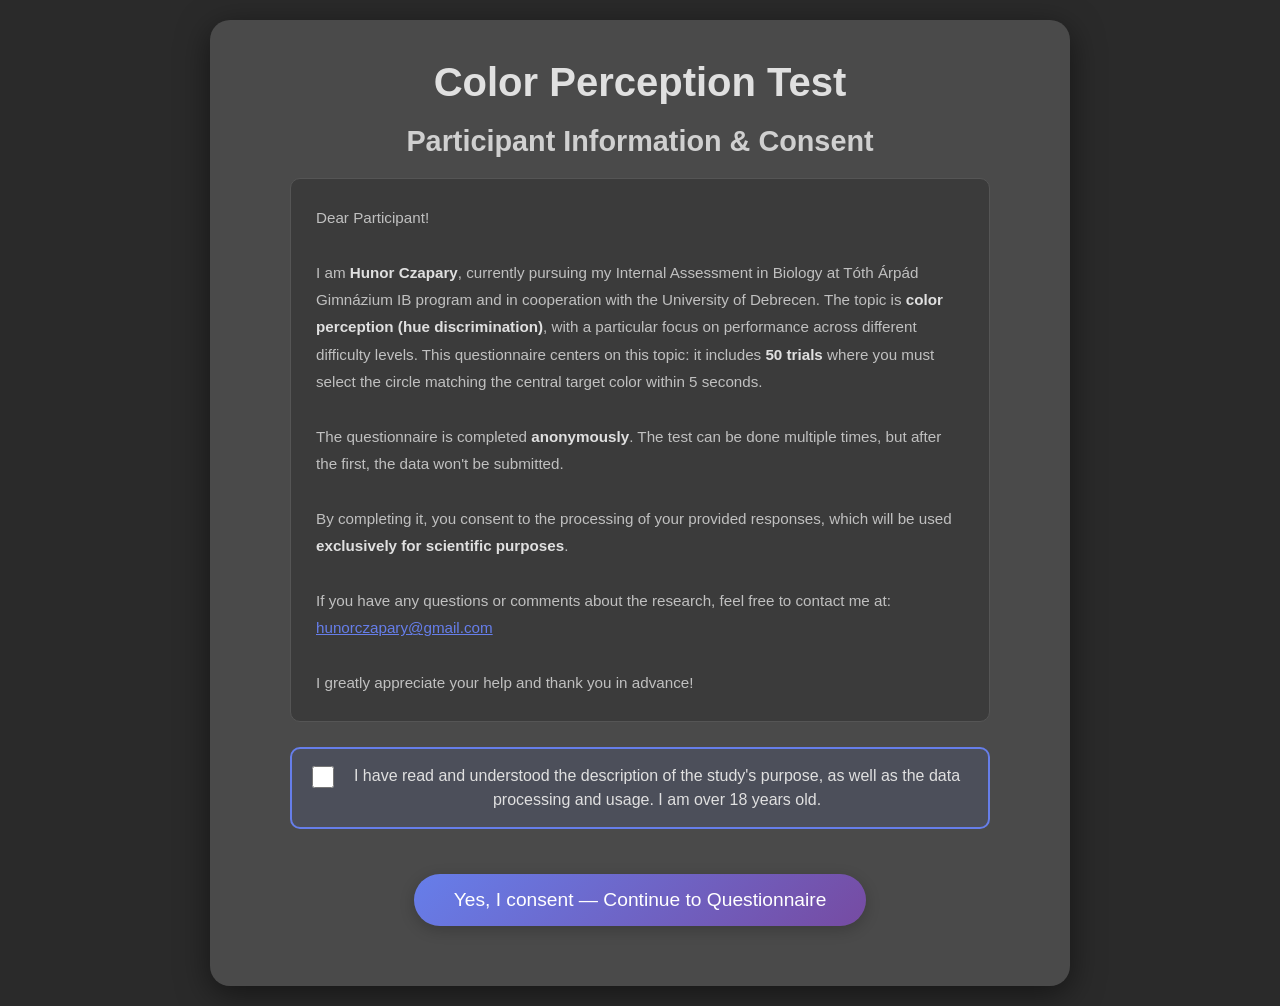
==== commit 5f1281d7: "Update submission status and screen time question" ====
--- a/index.html
+++ b/index.html
@@ -379,6 +379,11 @@
             color: #f44336;
         }
 
+        .submission-status.pending {
+            background: rgba(255, 193, 7, 0.2);
+            color: #ffc107;
+        }
+
         @keyframes fadeIn {
             from { opacity: 0; transform: scale(0.9); }
             to { opacity: 1; transform: scale(1); }
@@ -473,7 +478,7 @@
                 <p>Dear Participant!</p><br>
                 <p>I am <strong style="color: #e0e0e0;">Hunor Czapary</strong>, currently pursuing my Internal Assessment in Biology at Tóth Árpád Gimnázium IB program and in cooperation with the University of Debrecen. The topic is <strong style="color: #e0e0e0;">color perception (hue discrimination)</strong>, with a particular focus on performance across different difficulty levels. This questionnaire centers on this topic: it includes <strong style="color: #e0e0e0;">50 trials</strong> where you must select the circle matching the central target color within 5 seconds.</p><br>
                 <p>The questionnaire is completed <strong style="color: #e0e0e0;">anonymously</strong>. The test can be done multiple times, but after the first, the data won't be submitted.</p><br>
-                <p>By completing it, you consent to the processing of your provided responses, which will be used <strong style="color: #e0e0e0;">exclusively for scientific purposes</strong>. The research is supervised by <strong style="color: #e0e0e0;">Dr. Habil. Szemán-Nagy Gábor</strong>, Associate Professor at the University of Debrecen.</p><br>
+                <p>By completing it, you consent to the processing of your provided responses, which will be used <strong style="color: #e0e0e0;">exclusively for scientific purposes</strong>.</p><br>
                 <p>If you have any questions or comments about the research, feel free to contact me at: <a href="mailto:hunorczapary@gmail.com" style="color: #667eea;">hunorczapary@gmail.com</a></p><br>
                 <p>I greatly appreciate your help and thank you in advance!</p>
             </div>
@@ -636,13 +641,15 @@
                     <div class="form-error" id="modsError">Please select an option</div>
                 </div>
 
+                <!-- UPDATED: Screen time question — total hours last week, not daily average -->
                 <div class="form-group">
-                    <label for="screenTime">Average daily screen time last week (hours) *</label>
+                    <label for="screenTime">Total screen time last week (hours) *</label>
                     <div style="color: #888; font-size: 0.88em; margin-bottom: 8px;">
-                        💡 Check your phone's Screen Time (iPhone: Settings → Screen Time) or Digital Wellbeing (Android: Settings → Digital Wellbeing) for your daily average from last week.
+                        How many hours total did you spend on screens last week? Include phones, computers, tablets, and TV.<br><br>
+                        💡 To find your total: check <strong style="color: #aaa;">Screen Time</strong> on iPhone (<em>Settings → Screen Time → scroll down to see the week total</em>) or <strong style="color: #aaa;">Digital Wellbeing</strong> on Android (<em>Settings → Digital Wellbeing → view weekly total</em>). If you're unsure, give your best estimate.
                     </div>
-                    <input type="number" id="screenTime" name="screenTime" min="0" max="24" step="0.5" placeholder="e.g. 4.5" required>
-                    <div class="form-error" id="screenTimeError">Please enter your average daily screen time</div>
+                    <input type="number" id="screenTime" name="screenTime" min="0" max="168" step="0.5" placeholder="e.g. 35" required>
+                    <div class="form-error" id="screenTimeError">Please enter your total screen time for last week</div>
                 </div>
 
                 <button type="submit">Continue to Instructions</button>
@@ -700,7 +707,7 @@
             <h1>Test Complete!</h1>
             <div class="score-display">Final Score: <span id="finalScore">0</span> / 1000</div>
             
-            <div id="submissionStatus" class="submission-status hidden"></div>
+            <div id="submissionStatus" class="submission-status pending">⏳ Submitting your results automatically...</div>
             
             <div class="results-table">
                 <table>
@@ -717,7 +724,6 @@
                 </table>
             </div>
             
-            <button onclick="submitToGoogleSheets()" id="submitButton">Submit Results</button>
             <button onclick="downloadResults()">Download Backup Copy</button>
         </div>
     </div>
@@ -885,18 +891,12 @@
         function positionCircles(container, colors, isDemo) {
             container.innerHTML = '<div class="center-circle"></div><div class="reference-label">Reference</div>';
             
-            // Get actual container dimensions instead of using fixed values
             const containerWidth = container.offsetWidth;
             const containerHeight = container.offsetHeight;
             const centerX = containerWidth / 2;
             const centerY = containerHeight / 2;
-            
-            // Make radius proportional to container size (40% of container width)
             const radius = containerWidth * 0.4;
-            
-            // Get circle size from CSS
             const circleSize = Math.min(100, containerWidth * 0.2);
-            
             const angleStep = (2 * Math.PI) / NUM_CIRCLES;
             
             colors.forEach((colorData, index) => {
@@ -986,7 +986,6 @@
             clearInterval(timerInterval);
             
             if (index === correctCircleIndex) {
-                playCorrectSound();
                 const message = document.getElementById('demoMessage');
                 message.innerHTML = '✓ Correct! Moving to next demo...';
                 message.className = 'demo-message feedback correct';
@@ -997,7 +996,6 @@
                     showBreakThenDemo();
                 }, 1000);
             } else {
-                playIncorrectSound();
                 const message = document.getElementById('demoMessage');
                 message.innerHTML = '✗ Incorrect. Try again!';
                 message.className = 'demo-message feedback incorrect';
@@ -1026,7 +1024,6 @@
             if (clickLocked) return;
             clickLocked = true;
             
-            playIncorrectSound();
             const message = document.getElementById('demoMessage');
             message.innerHTML = '⏱ Time\'s up! Try again.';
             message.className = 'demo-message feedback incorrect';
@@ -1189,7 +1186,7 @@
             showBreakThenTrial();
         }
 
-        // Show results
+        // Show results and auto-submit
         function showResults() {
             document.getElementById('testScreen').classList.add('hidden');
             document.getElementById('resultsScreen').classList.remove('hidden');
@@ -1206,27 +1203,24 @@
                 row.insertCell(3).textContent = data.responseTime;
                 row.insertCell(4).textContent = typeof data.result === 'number' ? 'CORRECT' : data.result;
             });
-        }
-
-        // Submit to Google Sheets
+
+            // Auto-submit after a short delay so results table renders first
+            setTimeout(() => submitToGoogleSheets(), 800);
+        }
+
+        // Submit to Google Sheets (called automatically)
         async function submitToGoogleSheets() {
-            const submitButton = document.getElementById('submitButton');
             const statusDiv = document.getElementById('submissionStatus');
 
             // Block if already submitted
             if (hasAlreadySubmitted()) {
-                statusDiv.classList.remove('hidden', 'error');
-                statusDiv.classList.add('error');
+                statusDiv.className = 'submission-status error';
                 statusDiv.textContent = '✗ This test has already been submitted from this device. Only the first attempt is recorded.';
-                submitButton.disabled = true;
-                submitButton.textContent = 'Already Submitted';
                 return;
             }
             
-            submitButton.disabled = true;
-            submitButton.textContent = 'Submitting...';
-            statusDiv.classList.remove('hidden', 'success', 'error');
-            statusDiv.textContent = 'Submitting your results...';
+            statusDiv.className = 'submission-status pending';
+            statusDiv.textContent = '⏳ Submitting your results...';
             
             try {
                 // Organize data by difficulty level
@@ -1235,12 +1229,10 @@
                     dataByDifficulty[level] = [];
                 });
                 
-                // Sort test data into difficulty buckets
                 testData.forEach(trial => {
                     dataByDifficulty[trial.difficulty].push(trial.responseTime);
                 });
                 
-                // Calculate averages and completion rates for each difficulty
                 const performanceData = {};
                 LEVELS.forEach(level => {
                     const trials = dataByDifficulty[level];
@@ -1257,7 +1249,6 @@
                     };
                 });
                 
-                // Prepare data for submission
                 const submissionData = {
                     demographics: {
                         ...demographicsData,
@@ -1269,8 +1260,7 @@
                     timestamp: new Date().toISOString()
                 };
                 
-                // Send to Google Sheets
-                const response = await fetch(GOOGLE_SCRIPT_URL, {
+                await fetch(GOOGLE_SCRIPT_URL, {
                     method: 'POST',
                     mode: 'no-cors',
                     headers: {
@@ -1279,19 +1269,14 @@
                     body: JSON.stringify(submissionData)
                 });
                 
-                // Note: With no-cors mode, we can't read the response
-                // So we assume success if no error was thrown
                 markAsSubmitted();
-                statusDiv.classList.add('success');
+                statusDiv.className = 'submission-status success';
                 statusDiv.textContent = '✓ Results submitted successfully! Thank you for participating.';
-                submitButton.textContent = 'Submitted';
                 
             } catch (error) {
                 console.error('Submission error:', error);
-                statusDiv.classList.add('error');
-                statusDiv.textContent = '✗ Submission failed. Please download a backup copy and email it to the researcher.';
-                submitButton.disabled = false;
-                submitButton.textContent = 'Retry Submission';
+                statusDiv.className = 'submission-status error';
+                statusDiv.textContent = '✗ Submission failed. Please download a backup copy and email it to the researcher at hunorczapary@gmail.com.';
             }
         }
 
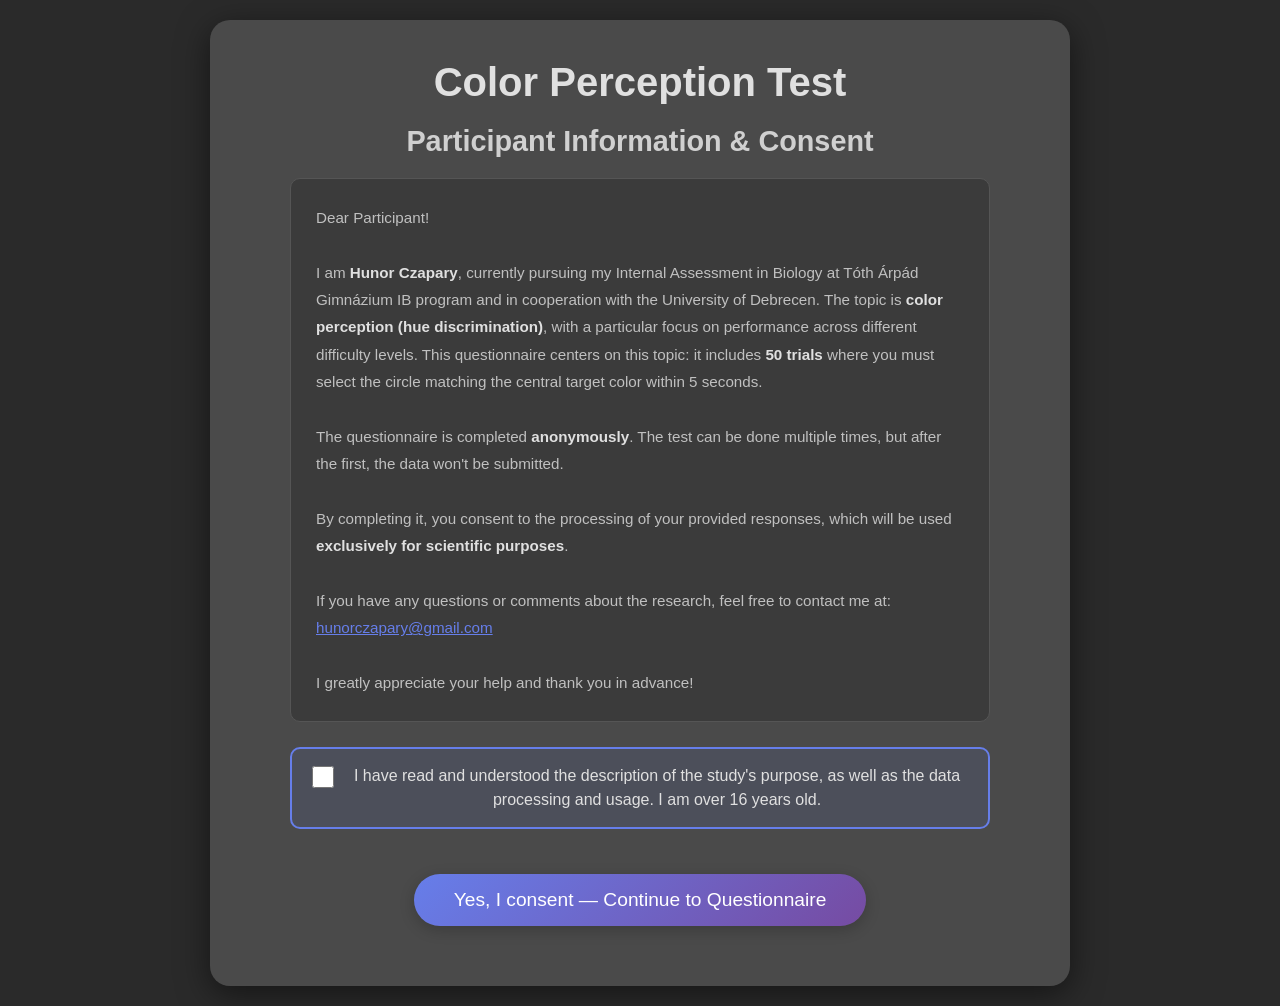
==== commit 31be86c6: "Update age requirement in consent label" ====
--- a/index.html
+++ b/index.html
@@ -484,7 +484,7 @@
             </div>
             <div class="consent-group">
                 <input type="checkbox" id="consentCheckbox">
-                <label for="consentCheckbox">I have read and understood the description of the study's purpose, as well as the data processing and usage. I am over 18 years old.</label>
+                <label for="consentCheckbox">I have read and understood the description of the study's purpose, as well as the data processing and usage. I am over 16 years old.</label>
             </div>
             <div class="form-error" id="consentError" style="display:none; text-align:center; margin-bottom: 10px;">Please check the box above to confirm your consent before continuing.</div>
             <button onclick="acceptDisclaimer()">Yes, I consent — Continue to Questionnaire</button>
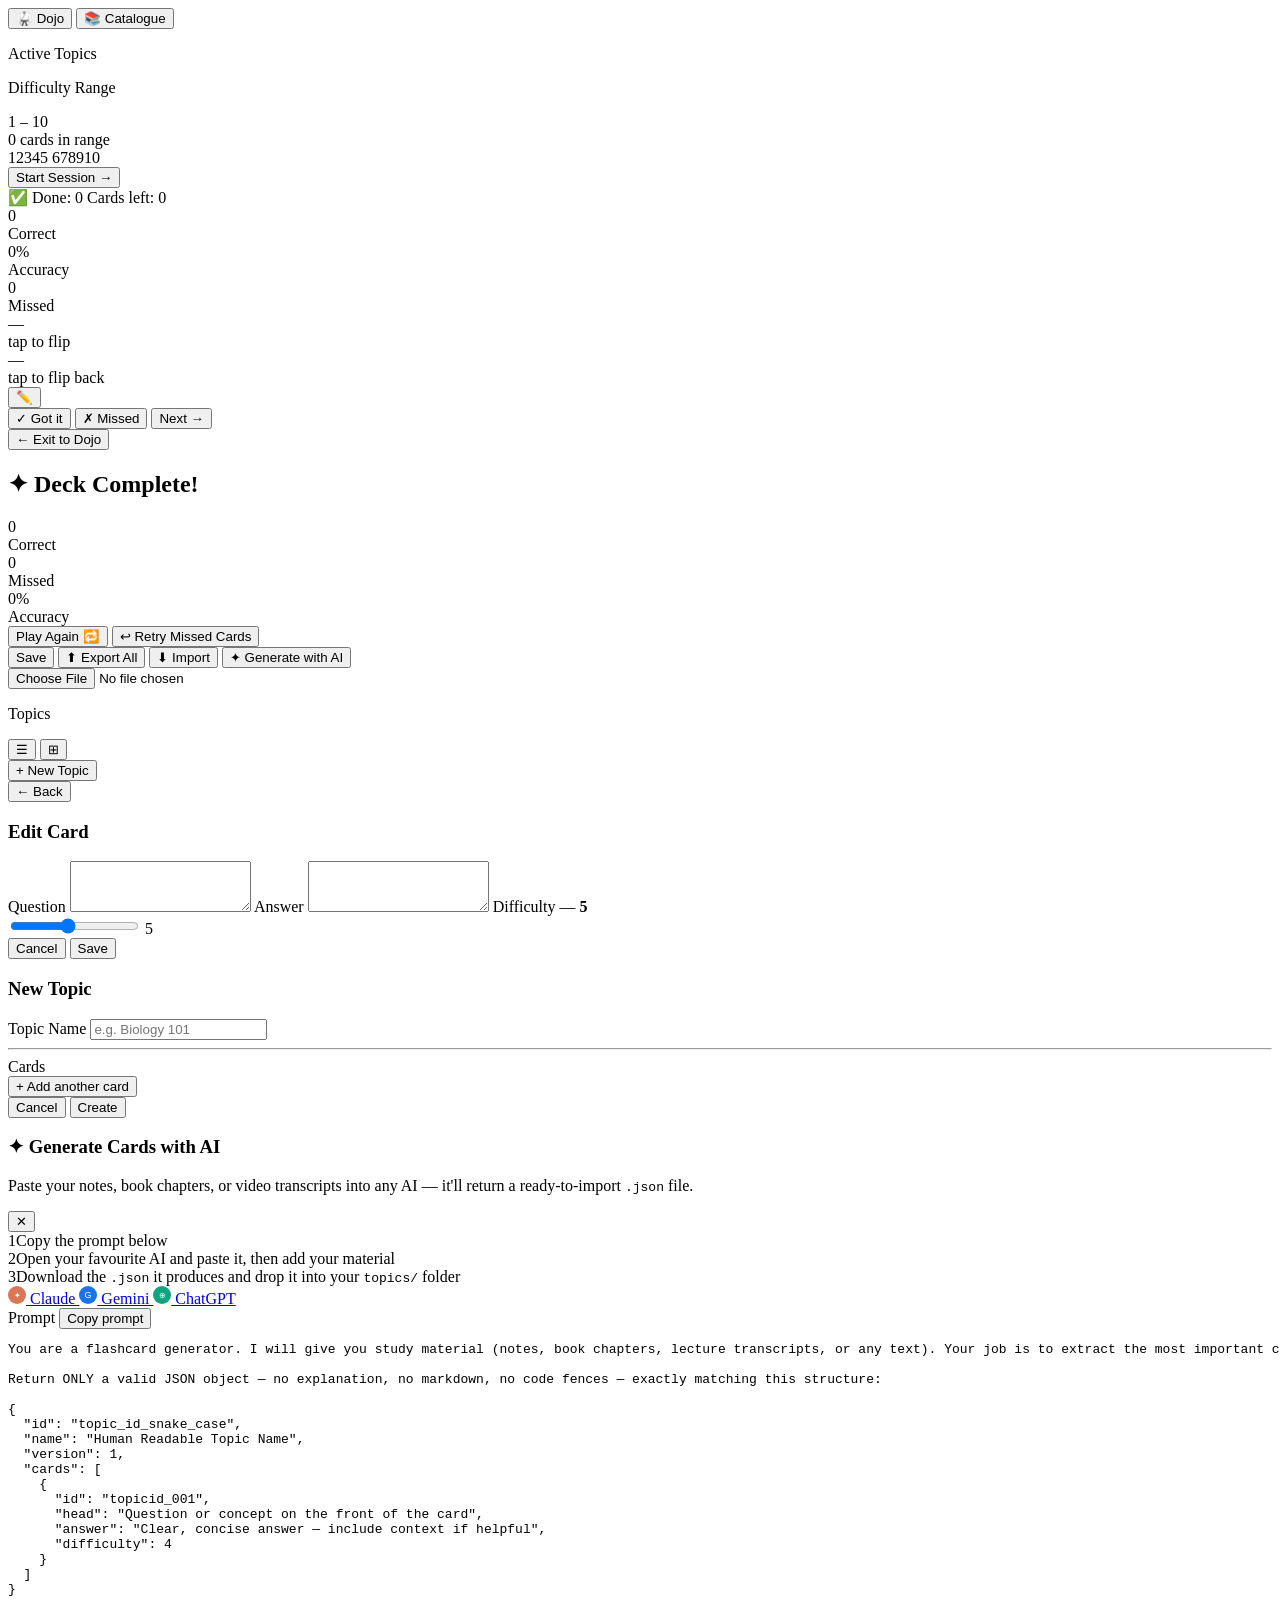
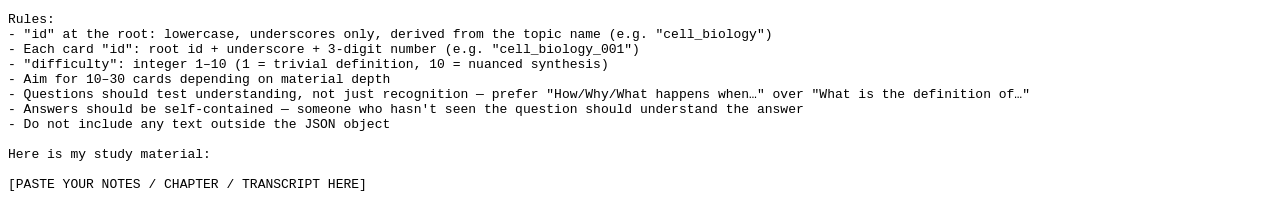
==== commit 351902fe: "Add files via upload" ====
--- a/index.html
+++ b/index.html
@@ -1,1304 +1,264 @@
 <!DOCTYPE html>
 <html lang="en">
 <head>
-    <meta charset="UTF-8">
-    <meta name="viewport" content="width=device-width, initial-scale=1.0, maximum-scale=1.0, user-scalable=no">
-    <title>Color Perception Test - Biology IA</title>
-    <style>
-        * {
-            margin: 0;
-            padding: 0;
-            box-sizing: border-box;
-        }
-
-        body {
-            font-family: 'Arial', sans-serif;
-            background: #2a2a2a;
-            min-height: 100vh;
-            display: flex;
-            justify-content: center;
-            align-items: center;
-            color: #333;
-            overflow-x: hidden;
-        }
-
-        .container {
-            text-align: center;
-            width: 100%;
-            max-width: 900px;
-            padding: 20px;
-        }
-
-        .disclaimer-screen, .demographics-screen, .instruction-screen, .demo-screen, .test-screen, .results-screen {
-            background: #4a4a4a;
-            border-radius: 20px;
-            padding: 40px;
-            box-shadow: 0 8px 32px rgba(0, 0, 0, 0.5);
-        }
-
-        .disclaimer-text {
-            text-align: left;
-            color: #c0c0c0;
-            line-height: 1.8;
-            font-size: 0.95em;
-            max-width: 700px;
-            margin: 20px auto;
-            background: rgba(0,0,0,0.2);
-            padding: 25px;
-            border-radius: 10px;
-            border: 1px solid #555;
-        }
-
-        .consent-group {
-            margin: 25px auto;
-            max-width: 700px;
-            display: flex;
-            align-items: flex-start;
-            gap: 12px;
-            background: rgba(102, 126, 234, 0.1);
-            border: 2px solid #667eea;
-            border-radius: 10px;
-            padding: 15px 20px;
-        }
-
-        .consent-group input[type="checkbox"] {
-            width: 22px;
-            height: 22px;
-            min-width: 22px;
-            cursor: pointer;
-            margin-top: 2px;
-        }
-
-        .consent-group label {
-            color: #e0e0e0;
-            font-size: 1em;
-            cursor: pointer;
-            line-height: 1.5;
-        }
-
-        .already-submitted-screen {
-            background: #4a4a4a;
-            border-radius: 20px;
-            padding: 40px;
-            box-shadow: 0 8px 32px rgba(0, 0, 0, 0.5);
-        }
-
-        h1 {
-            font-size: 2.5em;
-            margin-bottom: 20px;
-            color: #e0e0e0;
-        }
-
-        h2 {
-            font-size: 1.8em;
-            margin-bottom: 15px;
-            color: #d0d0d0;
-        }
-
-        .instructions {
-            text-align: left;
-            margin: 20px 0;
-            line-height: 1.8;
-            color: #c0c0c0;
-        }
-
-        .instructions li {
-            margin: 10px 0;
-        }
-
-        .instructions strong {
-            color: #ff6b6b;
-        }
-
-        p {
-            color: #c0c0c0;
-        }
-
-        /* Demographics Form Styles */
-        .demographics-form {
-            text-align: left;
-            margin: 30px auto;
-            max-width: 600px;
-        }
-
-        .form-group {
-            margin-bottom: 25px;
-        }
-
-        .form-group label {
-            display: block;
-            margin-bottom: 8px;
-            color: #e0e0e0;
-            font-weight: bold;
-            font-size: 1.1em;
-        }
-
-        .form-group input[type="text"],
-        .form-group input[type="number"] {
-            width: 100%;
-            padding: 12px;
-            border: 2px solid #666;
-            border-radius: 8px;
-            background: #3a3a3a;
-            color: #e0e0e0;
-            font-size: 1em;
-        }
-
-        .form-group input[type="text"]:focus,
-        .form-group input[type="number"]:focus {
-            outline: none;
-            border-color: #667eea;
-        }
-
-        .radio-group {
-            display: flex;
-            flex-wrap: wrap;
-            gap: 15px;
-            margin-top: 8px;
-        }
-
-        .radio-option {
-            display: flex;
-            align-items: center;
-            gap: 8px;
-        }
-
-        .radio-option input[type="radio"] {
-            width: 18px;
-            height: 18px;
-            cursor: pointer;
-        }
-
-        .radio-option label {
-            color: #c0c0c0;
-            cursor: pointer;
-            font-weight: normal;
-            font-size: 1em;
-            margin: 0;
-        }
-
-        .form-error {
-            color: #ff6b6b;
-            font-size: 0.9em;
-            margin-top: 5px;
-            display: none;
-        }
-
-        button {
-            background: linear-gradient(135deg, #667eea 0%, #764ba2 100%);
-            border: none;
-            color: white;
-            padding: 15px 40px;
-            font-size: 1.2em;
-            border-radius: 50px;
-            cursor: pointer;
-            margin: 20px 10px;
-            transition: transform 0.2s, box-shadow 0.2s;
-            box-shadow: 0 4px 15px rgba(0, 0, 0, 0.2);
-        }
-
-        button:hover {
-            transform: translateY(-2px);
-            box-shadow: 0 6px 20px rgba(0, 0, 0, 0.3);
-        }
-
-        button:active {
-            transform: translateY(0);
-        }
-
-        button:disabled {
-            opacity: 0.5;
-            cursor: not-allowed;
-        }
-
-        .circle-container {
-            position: relative;
-            width: min(500px, 90vw);
-            height: min(500px, 90vw);
-            margin: 30px auto;
-            max-width: 500px;
-        }
-
-        .circle {
-            position: absolute;
-            width: min(100px, 20vw);
-            height: min(100px, 20vw);
-            border-radius: 50%;
-            cursor: pointer;
-            transition: transform 0.1s, opacity 0.3s;
-            border: 3px solid rgba(0, 0, 0, 0.2);
-        }
-
-        .circle:hover {
-            transform: scale(1.1);
-            border-color: rgba(0, 0, 0, 0.5);
-        }
-
-        .center-circle {
-            width: min(100px, 20vw);
-            height: min(100px, 20vw);
-            border-radius: 50%;
-            background: hsl(120, 70%, 50%);
-            position: absolute;
-            left: 50%;
-            top: 50%;
-            transform: translate(-50%, -50%);
-            border: 3px solid rgba(0, 0, 0, 0.2);
-            box-shadow: none;
-            pointer-events: none;
-        }
-
-        .reference-label {
-            position: absolute;
-            left: 50%;
-            top: 50%;
-            transform: translate(-50%, 60px);
-            font-size: 0.9em;
-            font-weight: bold;
-            color: #e0e0e0;
-            background: rgba(0, 0, 0, 0.6);
-            padding: 5px 10px;
-            border-radius: 5px;
-            pointer-events: none;
-            border: 1px solid rgba(255, 255, 255, 0.3);
-        }
-
-        .timer-bar {
-            height: 8px;
-            background: white;
-            transition: width 0.1s linear;
-            box-shadow: 0 2px 10px rgba(255, 255, 255, 0.5);
-            margin: 20px auto;
-            border-radius: 4px;
-            max-width: 800px;
-        }
-
-        .timer-warning {
-            background: #ff5252 !important;
-            box-shadow: 0 2px 10px rgba(255, 82, 82, 0.8) !important;
-        }
-
-        .info-panel {
-            display: flex;
-            justify-content: space-around;
-            margin: 20px 0;
-            font-size: 1.2em;
-        }
-
-        .info-item {
-            background: rgba(255, 255, 255, 0.1);
-            padding: 10px 20px;
-            border-radius: 10px;
-            color: #e0e0e0;
-            border: 2px solid rgba(255, 255, 255, 0.2);
-        }
-
-        .countdown {
-            font-size: 4em;
-            margin: 40px 0;
-            color: #e0e0e0;
-        }
-
-        .results-table {
-            background: #3a3a3a;
-            border-radius: 10px;
-            padding: 20px;
-            margin: 20px 0;
-            max-height: 400px;
-            overflow-y: auto;
-            border: 1px solid #555;
-        }
-
-        .results-table table {
-            width: 100%;
-            border-collapse: collapse;
-        }
-
-        .results-table th, .results-table td {
-            padding: 10px;
-            border-bottom: 1px solid #555;
-            color: #e0e0e0;
-        }
-
-        .results-table th {
-            background: rgba(255, 255, 255, 0.1);
-            font-weight: bold;
-        }
-
-        .demo-message {
-            font-size: 1.3em;
-            margin: 20px 0;
-            padding: 15px;
-            background: rgba(255, 255, 255, 0.1);
-            border-radius: 10px;
-            color: #e0e0e0;
-        }
-
-        .hidden {
-            display: none;
-        }
-
-        .score-display {
-            font-size: 3em;
-            margin: 30px 0;
-            color: #e0e0e0;
-        }
-
-        .feedback {
-            font-size: 1.5em;
-            margin: 15px 0;
-            padding: 10px;
-            border-radius: 10px;
-            animation: fadeIn 0.3s;
-        }
-
-        .feedback.correct {
-            background: rgba(76, 175, 80, 0.3);
-            color: #4caf50;
-        }
-
-        .feedback.incorrect {
-            background: rgba(244, 67, 54, 0.3);
-            color: #f44336;
-        }
-
-        .submission-status {
-            margin: 20px 0;
-            padding: 15px;
-            border-radius: 10px;
-            font-size: 1.1em;
-        }
-
-        .submission-status.success {
-            background: rgba(76, 175, 80, 0.3);
-            color: #4caf50;
-        }
-
-        .submission-status.error {
-            background: rgba(244, 67, 54, 0.3);
-            color: #f44336;
-        }
-
-        .submission-status.pending {
-            background: rgba(255, 193, 7, 0.2);
-            color: #ffc107;
-        }
-
-        @keyframes fadeIn {
-            from { opacity: 0; transform: scale(0.9); }
-            to { opacity: 1; transform: scale(1); }
-        }
-
-        /* Mobile optimizations */
-        @media (max-width: 768px) {
-            .demographics-screen, .instruction-screen, .demo-screen, .test-screen, .results-screen {
-                padding: 20px;
-                border-radius: 15px;
-            }
-
-            h1 {
-                font-size: 1.8em;
-            }
-
-            h2 {
-                font-size: 1.3em;
-            }
-
-            button {
-                padding: 12px 30px;
-                font-size: 1em;
-            }
-
-            .info-panel {
-                flex-direction: column;
-                gap: 10px;
-            }
-
-            .circle-container {
-                margin: 15px auto;
-            }
-
-            .container {
-                padding: 10px;
-            }
-
-            .countdown {
-                font-size: 2.5em;
-            }
-
-            .score-display {
-                font-size: 2em;
-            }
-        }
-
-        @media (max-width: 480px) {
-            h1 {
-                font-size: 1.5em;
-            }
-
-            h2 {
-                font-size: 1.2em;
-            }
-
-            .demographics-screen, .instruction-screen, .demo-screen, .test-screen, .results-screen {
-                padding: 15px;
-            }
-
-            button {
-                padding: 10px 25px;
-                font-size: 0.95em;
-                margin: 10px 5px;
-            }
-
-            .instructions {
-                font-size: 0.95em;
-            }
-
-            .demo-message {
-                font-size: 1.1em;
-            }
-        }
-    </style>
+<meta charset="UTF-8">
+<meta name="viewport" content="width=device-width, initial-scale=1.0">
+<title>Flashcards</title>
+<link rel="preconnect" href="https://fonts.googleapis.com">
+<link href="https://fonts.googleapis.com/css2?family=Syne:wght@600;700;800&family=Figtree:wght@300;400;500;600&display=swap" rel="stylesheet">
+<link rel="stylesheet" href="css/style.css">
 </head>
 <body>
-    <div class="container">
-        <!-- Already Submitted Screen -->
-        <div id="alreadySubmittedScreen" class="already-submitted-screen hidden">
-            <h1>⚠️ Already Submitted</h1>
-            <p style="margin: 20px 0; font-size: 1.1em; color: #c0c0c0;">Our records show that this test has already been completed and submitted from this device.</p>
-            <p style="color: #c0c0c0; line-height: 1.8;">To ensure the scientific validity of the research, only the <strong style="color: #e0e0e0;">first attempt</strong> per participant is recorded. Repeated submissions are not counted.</p>
-            <p style="margin-top: 20px; color: #888; font-size: 0.9em;">If you believe this is an error, please contact the researcher at <a href="mailto:hunorczapary@gmail.com" style="color: #667eea;">hunorczapary@gmail.com</a>.</p>
-        </div>
-
-        <!-- Ethical Disclaimer Screen -->
-        <div id="disclaimerScreen" class="disclaimer-screen hidden">
-            <h1>Color Perception Test</h1>
-            <h2 style="margin-bottom: 5px;">Participant Information & Consent</h2>
-            <div class="disclaimer-text">
-                <p>Dear Participant!</p><br>
-                <p>I am <strong style="color: #e0e0e0;">Hunor Czapary</strong>, currently pursuing my Internal Assessment in Biology at Tóth Árpád Gimnázium IB program and in cooperation with the University of Debrecen. The topic is <strong style="color: #e0e0e0;">color perception (hue discrimination)</strong>, with a particular focus on performance across different difficulty levels. This questionnaire centers on this topic: it includes <strong style="color: #e0e0e0;">50 trials</strong> where you must select the circle matching the central target color within 5 seconds.</p><br>
-                <p>The questionnaire is completed <strong style="color: #e0e0e0;">anonymously</strong>. The test can be done multiple times, but after the first, the data won't be submitted.</p><br>
-                <p>By completing it, you consent to the processing of your provided responses, which will be used <strong style="color: #e0e0e0;">exclusively for scientific purposes</strong>.</p><br>
-                <p>If you have any questions or comments about the research, feel free to contact me at: <a href="mailto:hunorczapary@gmail.com" style="color: #667eea;">hunorczapary@gmail.com</a></p><br>
-                <p>I greatly appreciate your help and thank you in advance!</p>
-            </div>
-            <div class="consent-group">
-                <input type="checkbox" id="consentCheckbox">
-                <label for="consentCheckbox">I have read and understood the description of the study's purpose, as well as the data processing and usage. I am over 16 years old.</label>
-            </div>
-            <div class="form-error" id="consentError" style="display:none; text-align:center; margin-bottom: 10px;">Please check the box above to confirm your consent before continuing.</div>
-            <button onclick="acceptDisclaimer()">Yes, I consent — Continue to Questionnaire</button>
-        </div>
-
-        <!-- Demographics Screen -->
-        <div id="demographicsScreen" class="demographics-screen hidden">
-            <h1>Color Perception Test</h1>
-            <h2>Participant Information</h2>
-            <p style="margin-bottom: 30px;">Please fill out the following information before starting the test.</p>
-            
-            <form id="demographicsForm" class="demographics-form">
-                <div class="form-group">
-                    <label>Your Anonymous Participant ID</label>
-                    <div style="background: #3a3a3a; border: 2px solid #555; border-radius: 8px; padding: 12px; color: #e0e0e0; font-family: monospace; font-size: 1.2em; letter-spacing: 3px;" id="participantIDDisplay">—</div>
-                    <div style="color: #888; font-size: 0.85em; margin-top: 6px;">This ID is automatically generated and does not identify you personally.</div>
-                </div>
-
-                <div class="form-group">
-                    <label for="age">Age (years) *</label>
-                    <input type="number" id="age" name="age" min="1" max="120" required>
-                    <div class="form-error" id="ageError">Please enter a valid age</div>
-                </div>
-
-                <div class="form-group">
-                    <label>Biological sex *</label>
-                    <div class="radio-group">
-                        <div class="radio-option">
-                            <input type="radio" id="sexMale" name="sex" value="Male" required>
-                            <label for="sexMale">Male</label>
-                        </div>
-                        <div class="radio-option">
-                            <input type="radio" id="sexFemale" name="sex" value="Female">
-                            <label for="sexFemale">Female</label>
-                        </div>
-                        <div class="radio-option">
-                            <input type="radio" id="sexPreferNot" name="sex" value="Prefer not to say">
-                            <label for="sexPreferNot">Prefer not to say</label>
-                        </div>
-                    </div>
-                    <div class="form-error" id="sexError">Please select an option</div>
-                </div>
-
-                <div class="form-group">
-                    <label>I have normal color vision to the best of my knowledge *</label>
-                    <div class="radio-group">
-                        <div class="radio-option">
-                            <input type="radio" id="colorVisionYes" name="colorVision" value="Yes" required>
-                            <label for="colorVisionYes">Yes</label>
-                        </div>
-                        <div class="radio-option">
-                            <input type="radio" id="colorVisionNo" name="colorVision" value="No">
-                            <label for="colorVisionNo">No</label>
-                        </div>
-                    </div>
-                    <div class="form-error" id="colorVisionError">Please select an option</div>
-                </div>
-
-                <div class="form-group">
-                    <label>Do you normally use glasses or contact lenses? *</label>
-                    <div class="radio-group">
-                        <div class="radio-option">
-                            <input type="radio" id="glassesYes" name="glasses" value="Yes" required>
-                            <label for="glassesYes">Yes</label>
-                        </div>
-                        <div class="radio-option">
-                            <input type="radio" id="glassesNo" name="glasses" value="No">
-                            <label for="glassesNo">No</label>
-                        </div>
-                    </div>
-                    <div class="form-error" id="glassesError">Please select an option</div>
-                </div>
-
-                <div class="form-group">
-                    <label>Device used *</label>
-                    <div class="radio-group">
-                        <div class="radio-option">
-                            <input type="radio" id="devicePhone" name="device" value="Phone / Tablet" required>
-                            <label for="devicePhone">Phone / Tablet</label>
-                        </div>
-                        <div class="radio-option">
-                            <input type="radio" id="deviceMouse" name="device" value="Computer with mouse">
-                            <label for="deviceMouse">Computer with mouse</label>
-                        </div>
-                        <div class="radio-option">
-                            <input type="radio" id="deviceNoMouse" name="device" value="Computer without mouse">
-                            <label for="deviceNoMouse">Computer without mouse</label>
-                        </div>
-                    </div>
-                    <div class="form-error" id="deviceError">Please select an option</div>
-                </div>
-
-                <div class="form-group">
-                    <label>Screen type (if known)</label>
-                    <div class="radio-group">
-                        <div class="radio-option">
-                            <input type="radio" id="screenIPS" name="screen" value="IPS">
-                            <label for="screenIPS">IPS</label>
-                        </div>
-                        <div class="radio-option">
-                            <input type="radio" id="screenVA" name="screen" value="VA">
-                            <label for="screenVA">VA</label>
-                        </div>
-                        <div class="radio-option">
-                            <input type="radio" id="screenTN" name="screen" value="TN">
-                            <label for="screenTN">TN</label>
-                        </div>
-                        <div class="radio-option">
-                            <input type="radio" id="screenOLED" name="screen" value="OLED">
-                            <label for="screenOLED">OLED</label>
-                        </div>
-                        <div class="radio-option">
-                            <input type="radio" id="screenNotSure" name="screen" value="Not sure">
-                            <label for="screenNotSure">Not sure</label>
-                        </div>
-                    </div>
-                </div>
-
-                <div class="form-group">
-                    <label>Room lighting during test *</label>
-                    <div class="radio-group">
-                        <div class="radio-option">
-                            <input type="radio" id="lightBright" name="lighting" value="Bright" required>
-                            <label for="lightBright">Bright</label>
-                        </div>
-                        <div class="radio-option">
-                            <input type="radio" id="lightModerate" name="lighting" value="Moderate">
-                            <label for="lightModerate">Moderate</label>
-                        </div>
-                        <div class="radio-option">
-                            <input type="radio" id="lightDim" name="lighting" value="Dim">
-                            <label for="lightDim">Dim</label>
-                        </div>
-                    </div>
-                    <div class="form-error" id="lightingError">Please select an option</div>
-                </div>
-
-                <div class="form-group">
-                    <label>Is any display color modification currently enabled? (e.g., Night Mode, Blue Light Filter, True Tone) *</label>
-                    <div class="radio-group">
-                        <div class="radio-option">
-                            <input type="radio" id="modsYes" name="mods" value="Yes" required>
-                            <label for="modsYes">Yes</label>
-                        </div>
-                        <div class="radio-option">
-                            <input type="radio" id="modsNo" name="mods" value="No">
-                            <label for="modsNo">No</label>
-                        </div>
-                        <div class="radio-option">
-                            <input type="radio" id="modsNotSure" name="mods" value="Not sure">
-                            <label for="modsNotSure">Not sure</label>
-                        </div>
-                    </div>
-                    <div class="form-error" id="modsError">Please select an option</div>
-                </div>
-
-                <!-- UPDATED: Screen time question — total hours last week, not daily average -->
-                <div class="form-group">
-                    <label for="screenTime">Total screen time last week (hours) *</label>
-                    <div style="color: #888; font-size: 0.88em; margin-bottom: 8px;">
-                        How many hours total did you spend on screens last week? Include phones, computers, tablets, and TV.<br><br>
-                        💡 To find your total: check <strong style="color: #aaa;">Screen Time</strong> on iPhone (<em>Settings → Screen Time → scroll down to see the week total</em>) or <strong style="color: #aaa;">Digital Wellbeing</strong> on Android (<em>Settings → Digital Wellbeing → view weekly total</em>). If you're unsure, give your best estimate.
-                    </div>
-                    <input type="number" id="screenTime" name="screenTime" min="0" max="168" step="0.5" placeholder="e.g. 35" required>
-                    <div class="form-error" id="screenTimeError">Please enter your total screen time for last week</div>
-                </div>
-
-                <button type="submit">Continue to Instructions</button>
-            </form>
-        </div>
-
-        <!-- Instruction Screen -->
-        <div id="instructionScreen" class="instruction-screen hidden">
-            <h1>Color Perception Test</h1>
-            <h2>Instructions</h2>
-            <ul class="instructions">
-                <li>You will see <strong>8 colored circles</strong> arranged around a <strong>center reference circle</strong></li>
-                <li>Your task is to click the circle that <strong>matches the center reference color</strong> as quickly as possible</li>
-                <li>You have <strong>5 seconds</strong> for each trial</li>
-                <li>The test consists of <strong>10 levels</strong> with increasing difficulty</li>
-                <li>Each level has <strong>5 trials</strong> (50 trials total)</li>
-                <li>First, you'll complete <strong>5 practice trials</strong> to familiarize yourself with the test</li>
-                <li><strong>Important:</strong> Try to be as quick and accurate as possible!</li>
-            </ul>
-            <button onclick="startDemo()">Start Practice Trials</button>
-        </div>
-
-        <!-- Demo Screen -->
-        <div id="demoScreen" class="demo-screen hidden">
-            <h2>Practice Trial <span id="demoTrialNumber">1</span>/5</h2>
-            <p class="demo-message" id="demoMessage">Click the circle that matches the center reference color</p>
-            <div class="timer-bar" id="demoTimerBar"></div>
-            <div class="circle-container" id="demoCircleContainer">
-                <div class="center-circle"></div>
-                <div class="reference-label">Reference</div>
-            </div>
-        </div>
-
-        <!-- Countdown Screen -->
-        <div id="countdownScreen" class="instruction-screen hidden">
-            <h1>Get Ready!</h1>
-            <p>The actual test will begin in...</p>
-            <div class="countdown" id="countdownNumber">5</div>
-        </div>
-
-        <!-- Test Screen -->
-        <div id="testScreen" class="test-screen hidden">
-            <div class="info-panel">
-                <div class="info-item">Trial: <span id="trialNumber">1</span>/50</div>
-            </div>
-            <div class="timer-bar" id="timerBar"></div>
-            <div class="circle-container" id="circleContainer">
-                <div class="center-circle"></div>
-                <div class="reference-label">Reference</div>
-            </div>
-        </div>
-
-        <!-- Results Screen -->
-        <div id="resultsScreen" class="results-screen hidden">
-            <h1>Test Complete!</h1>
-            <div class="score-display">Final Score: <span id="finalScore">0</span> / 1000</div>
-            
-            <div id="submissionStatus" class="submission-status pending">⏳ Submitting your results automatically...</div>
-            
-            <div class="results-table">
-                <table>
-                    <thead>
-                        <tr>
-                            <th>Trial</th>
-                            <th>Level</th>
-                            <th>Difficulty (°)</th>
-                            <th>Response Time (ms)</th>
-                            <th>Result</th>
-                        </tr>
-                    </thead>
-                    <tbody id="resultsBody"></tbody>
-                </table>
-            </div>
-            
-            <button onclick="downloadResults()">Download Backup Copy</button>
-        </div>
-    </div>
-
-    <script>
-        // IMPORTANT: Replace this URL with your Google Apps Script web app URL
-        const GOOGLE_SCRIPT_URL = 'https://script.google.com/macros/s/AKfycbw2ZGB70VIOwVwb55tqF0AHXuFZoQ0C1B2jtAINejaZemc3uPIBP08wWj6XnAXGZw3J/exec';
-
-        // Test Configuration
-        const TARGET_HUE = 120; // Pure green
-        const LEVELS = [180, 120, 90, 60, 45, 30, 20, 15, 10, 8];
-        const TRIALS_PER_LEVEL = 5;
-        const TIME_LIMIT = 5000; // 5 seconds in milliseconds
-        const NUM_CIRCLES = 8;
-        const DEMO_LEVELS = [180, 120, 90, 60, 45]; // Levels 1-5
-        const MAX_SCORE = 1000; // Maximum possible score
-        const POINTS_PER_TRIAL = MAX_SCORE / (LEVELS.length * TRIALS_PER_LEVEL); // 20 points per trial
-
-        // Sound effects (using Web Audio API)
-        const audioContext = new (window.AudioContext || window.webkitAudioContext)();
-
-        function playWarningSound() {
-            const oscillator = audioContext.createOscillator();
-            const gainNode = audioContext.createGain();
-            oscillator.connect(gainNode);
-            gainNode.connect(audioContext.destination);
-            oscillator.frequency.setValueAtTime(600, audioContext.currentTime);
-            gainNode.gain.setValueAtTime(0.2, audioContext.currentTime);
-            gainNode.gain.exponentialRampToValueAtTime(0.01, audioContext.currentTime + 0.15);
-            oscillator.start(audioContext.currentTime);
-            oscillator.stop(audioContext.currentTime + 0.15);
-        }
-
-        // ── Participant ID & First-Attempt Guard ─────────────────────────────
-        function getOrCreateParticipantID() {
-            let id = localStorage.getItem('cptest_participantID');
-            if (!id) {
-                id = Math.random().toString(36).substring(2, 5).toUpperCase() +
-                     Math.random().toString(36).substring(2, 5).toUpperCase();
-                localStorage.setItem('cptest_participantID', id);
-            }
-            return id;
-        }
-
-        function hasAlreadySubmitted() {
-            return localStorage.getItem('cptest_submitted') === 'true';
-        }
-
-        function markAsSubmitted() {
-            localStorage.setItem('cptest_submitted', 'true');
-        }
-
-        // Show disclaimer or already-submitted screen on load
-        window.addEventListener('load', function() {
-            if (hasAlreadySubmitted()) {
-                document.getElementById('alreadySubmittedScreen').classList.remove('hidden');
-            } else {
-                document.getElementById('disclaimerScreen').classList.remove('hidden');
-            }
-            // Pre-fill participant ID display
-            document.getElementById('participantIDDisplay').textContent = getOrCreateParticipantID();
-        });
-
-        function acceptDisclaimer() {
-            const checkbox = document.getElementById('consentCheckbox');
-            if (!checkbox.checked) {
-                document.getElementById('consentError').style.display = 'block';
-                return;
-            }
-            document.getElementById('consentError').style.display = 'none';
-            document.getElementById('disclaimerScreen').classList.add('hidden');
-            document.getElementById('demographicsScreen').classList.remove('hidden');
-        }
-        // ─────────────────────────────────────────────────────────────────────
-
-        // State variables
-        let currentMode = 'demographics';
-        let currentTrial = 0;
-        let currentScore = 0;
-        let testData = [];
-        let trialStartTime;
-        let timerInterval;
-        let correctCircleIndex;
-        let demoIndex = 0;
-        let warningPlayed = false;
-        let clickLocked = false;
-        let demographicsData = {};
-        let tabFlaggedCurrentTrial = false;
-
-        // ── Tab Visibility Detector ──────────────────────────────────────────
-        document.addEventListener('visibilitychange', function() {
-            if (document.hidden && currentMode === 'test' && !clickLocked) {
-                tabFlaggedCurrentTrial = true;
-            }
-        });
-        // ─────────────────────────────────────────────────────────────────────
-
-        // Demographics form handling
-        document.getElementById('demographicsForm').addEventListener('submit', function(e) {
-            e.preventDefault();
-            
-            // Collect demographics data
-            demographicsData = {
-                participantID: getOrCreateParticipantID(),
-                age: document.getElementById('age').value,
-                sex: document.querySelector('input[name="sex"]:checked').value,
-                colorVision: document.querySelector('input[name="colorVision"]:checked').value,
-                glasses: document.querySelector('input[name="glasses"]:checked').value,
-                device: document.querySelector('input[name="device"]:checked').value,
-                screen: document.querySelector('input[name="screen"]:checked')?.value || 'Not specified',
-                lighting: document.querySelector('input[name="lighting"]:checked').value,
-                mods: document.querySelector('input[name="mods"]:checked').value,
-                screenTime: document.getElementById('screenTime').value,
-                devicePixelRatio: window.devicePixelRatio || 'N/A',
-                colorDepth: screen.colorDepth || 'N/A'
-            };
-            
-            // Move to instruction screen
-            document.getElementById('demographicsScreen').classList.add('hidden');
-            document.getElementById('instructionScreen').classList.remove('hidden');
-            currentMode = 'instructions';
-        });
-
-        // Randomize with probabilistic rounding
-        function randomizeValue(value) {
-            const floor = Math.floor(value);
-            const decimal = value - floor;
-            return Math.random() < decimal ? Math.ceil(value) : floor;
-        }
-
-        // Generate hue distances with Gaussian randomization
-        function generateColors(targetDifference) {
-            const stdDev = targetDifference * 0.1;
-            const colors = [];
-            
-            // Generate distractors
-            for (let i = 0; i < NUM_CIRCLES; i++) {
-                const gaussian = (Math.random() + Math.random() + Math.random() + Math.random() - 2) / 2;
-                const randomizedDiff = targetDifference + (gaussian * stdDev);
-                const finalDiff = randomizeValue(Math.max(0, randomizedDiff));
-                
-                const direction = Math.random() < 0.5 ? 1 : -1;
-                let hue = TARGET_HUE + (direction * finalDiff);
-                hue = (hue + 360) % 360;
-                
-                colors.push({
-                    hue: hue,
-                    isTarget: false,
-                    color: `hsl(${hue}, 70%, 50%)`
-                });
-            }
-            
-            // Replace one random circle with the exact target
-            correctCircleIndex = Math.floor(Math.random() * NUM_CIRCLES);
-            colors[correctCircleIndex] = {
-                hue: TARGET_HUE,
-                isTarget: true,
-                color: `hsl(${TARGET_HUE}, 70%, 50%)`
-            };
-            
-            return colors;
-        }
-
-        // Position circles in a ring
-        function positionCircles(container, colors, isDemo) {
-            container.innerHTML = '<div class="center-circle"></div><div class="reference-label">Reference</div>';
-            
-            const containerWidth = container.offsetWidth;
-            const containerHeight = container.offsetHeight;
-            const centerX = containerWidth / 2;
-            const centerY = containerHeight / 2;
-            const radius = containerWidth * 0.4;
-            const circleSize = Math.min(100, containerWidth * 0.2);
-            const angleStep = (2 * Math.PI) / NUM_CIRCLES;
-            
-            colors.forEach((colorData, index) => {
-                const angle = index * angleStep - Math.PI / 2;
-                const x = radius * Math.cos(angle) + centerX;
-                const y = radius * Math.sin(angle) + centerY;
-                
-                const circle = document.createElement('div');
-                circle.className = 'circle';
-                circle.style.left = `${x - circleSize / 2}px`;
-                circle.style.top = `${y - circleSize / 2}px`;
-                circle.style.background = colorData.color;
-                
-                if (isDemo) {
-                    circle.onclick = () => handleDemoClick(index);
-                } else {
-                    circle.onclick = () => handleCircleClick(index);
-                }
-                
-                container.appendChild(circle);
-            });
-        }
-
-        // Start demo
-        function startDemo() {
-            document.getElementById('instructionScreen').classList.add('hidden');
-            document.getElementById('demoScreen').classList.remove('hidden');
-            currentMode = 'demo';
-            demoIndex = 0;
-            showDemoTrial();
-        }
-
-        // Show demo trial
-        function showDemoTrial() {
-            if (demoIndex >= DEMO_LEVELS.length) {
-                completeDemo();
-                return;
-            }
-            
-            const difficulty = DEMO_LEVELS[demoIndex];
-            document.getElementById('demoTrialNumber').textContent = demoIndex + 1;
-            document.getElementById('demoMessage').textContent = 'Click the circle that matches the center reference color';
-            document.getElementById('demoMessage').className = 'demo-message';
-            
-            const colors = generateColors(difficulty);
-            const container = document.getElementById('demoCircleContainer');
-            positionCircles(container, colors, true);
-            
-            startDemoTimer();
-        }
-
-        // Start demo timer
-        function startDemoTimer() {
-            const timerBar = document.getElementById('demoTimerBar');
-            trialStartTime = Date.now();
-            timerBar.style.width = '100%';
-            timerBar.classList.remove('timer-warning');
-            warningPlayed = false;
-            clickLocked = false;
-            
-            if (timerInterval) clearInterval(timerInterval);
-            
-            timerInterval = setInterval(() => {
-                const elapsed = Date.now() - trialStartTime;
-                const remaining = Math.max(0, TIME_LIMIT - elapsed);
-                const percentage = (remaining / TIME_LIMIT) * 100;
-                timerBar.style.width = `${percentage}%`;
-                
-                if (remaining <= 1000 && remaining > 900 && !warningPlayed) {
-                    playWarningSound();
-                    timerBar.classList.add('timer-warning');
-                    warningPlayed = true;
-                }
-                
-                if (remaining === 0) {
-                    clearInterval(timerInterval);
-                    handleDemoTimeout();
-                }
-            }, 100);
-        }
-
-        // Handle demo click
-        function handleDemoClick(index) {
-            if (clickLocked) return;
-            clickLocked = true;
-            
-            clearInterval(timerInterval);
-            
-            if (index === correctCircleIndex) {
-                const message = document.getElementById('demoMessage');
-                message.innerHTML = '✓ Correct! Moving to next demo...';
-                message.className = 'demo-message feedback correct';
-                
-                setTimeout(() => {
-                    message.className = 'demo-message';
-                    demoIndex++;
-                    showBreakThenDemo();
-                }, 1000);
-            } else {
-                const message = document.getElementById('demoMessage');
-                message.innerHTML = '✗ Incorrect. Try again!';
-                message.className = 'demo-message feedback incorrect';
-                
-                setTimeout(() => {
-                    message.className = 'demo-message';
-                    showBreakThenDemo();
-                }, 1000);
-            }
-        }
-
-        // Show half-second break then demo trial
-        function showBreakThenDemo() {
-            const container = document.getElementById('demoCircleContainer');
-            const circles = container.querySelectorAll('.circle');
-            circles.forEach(circle => circle.style.opacity = '0');
-            
-            setTimeout(() => {
-                circles.forEach(circle => circle.style.opacity = '1');
-                showDemoTrial();
-            }, 500);
-        }
-
-        // Handle demo timeout
-        function handleDemoTimeout() {
-            if (clickLocked) return;
-            clickLocked = true;
-            
-            const message = document.getElementById('demoMessage');
-            message.innerHTML = '⏱ Time\'s up! Try again.';
-            message.className = 'demo-message feedback incorrect';
-            
-            setTimeout(() => {
-                message.className = 'demo-message';
-                showBreakThenDemo();
-            }, 1000);
-        }
-
-        // Complete demo and start countdown
-        function completeDemo() {
-            document.getElementById('demoScreen').classList.add('hidden');
-            document.getElementById('countdownScreen').classList.remove('hidden');
-            currentMode = 'countdown';
-            
-            let count = 5;
-            const countdownElement = document.getElementById('countdownNumber');
-            
-            const countdownInterval = setInterval(() => {
-                count--;
-                countdownElement.textContent = count;
-                
-                if (count === 0) {
-                    clearInterval(countdownInterval);
-                    startTest();
-                }
-            }, 1000);
-        }
-
-        // Start actual test
-        function startTest() {
-            document.getElementById('countdownScreen').classList.add('hidden');
-            document.getElementById('testScreen').classList.remove('hidden');
-            currentMode = 'test';
-            currentTrial = 0;
-            currentScore = 0;
-            testData = [];
-            showNextTrial();
-        }
-
-        // Show next trial
-        function showNextTrial() {
-            if (currentTrial >= LEVELS.length * TRIALS_PER_LEVEL) {
-                showResults();
-                return;
-            }
-            
-            const levelIndex = Math.floor(currentTrial / TRIALS_PER_LEVEL);
-            const difficulty = LEVELS[levelIndex];
-            
-            document.getElementById('trialNumber').textContent = currentTrial + 1;
-            
-            const colors = generateColors(difficulty);
-            const container = document.getElementById('circleContainer');
-            positionCircles(container, colors, false);
-            
-            startTimer();
-        }
-
-        // Start timer
-        function startTimer() {
-            const timerBar = document.getElementById('timerBar');
-            trialStartTime = Date.now();
-            timerBar.style.width = '100%';
-            timerBar.classList.remove('timer-warning');
-            warningPlayed = false;
-            clickLocked = false;
-            tabFlaggedCurrentTrial = false;
-            
-            if (timerInterval) clearInterval(timerInterval);
-            
-            timerInterval = setInterval(() => {
-                const elapsed = Date.now() - trialStartTime;
-                const remaining = Math.max(0, TIME_LIMIT - elapsed);
-                const percentage = (remaining / TIME_LIMIT) * 100;
-                timerBar.style.width = `${percentage}%`;
-                
-                if (remaining <= 1000 && remaining > 900 && !warningPlayed) {
-                    playWarningSound();
-                    timerBar.classList.add('timer-warning');
-                    warningPlayed = true;
-                }
-                
-                if (remaining === 0) {
-                    clearInterval(timerInterval);
-                    handleTimeout();
-                }
-            }, 100);
-        }
-
-        // Handle circle click
-        function handleCircleClick(index) {
-            if (clickLocked) return;
-            clickLocked = true;
-            
-            clearInterval(timerInterval);
-            const reactionTime = Date.now() - trialStartTime;
-            const levelIndex = Math.floor(currentTrial / TRIALS_PER_LEVEL);
-            const difficulty = LEVELS[levelIndex];
-            
-            let result, pointsEarned;
-            
-            if (tabFlaggedCurrentTrial) {
-                result = 'FLAGGED';
-                pointsEarned = 0;
-            } else if (index === correctCircleIndex) {
-                result = reactionTime;
-                const maxPoints = POINTS_PER_TRIAL;
-                const minPoints = POINTS_PER_TRIAL / 2;
-                pointsEarned = maxPoints - ((maxPoints - minPoints) * (reactionTime / TIME_LIMIT));
-                currentScore += pointsEarned;
-            } else {
-                result = 'WRONG';
-                pointsEarned = 0;
-            }
-            
-            testData.push({
-                trial: currentTrial + 1,
-                level: levelIndex + 1,
-                difficulty: difficulty,
-                responseTime: result,
-                result: result
-            });
-            
-            currentTrial++;
-            showBreakThenTrial();
-        }
-
-        // Show half-second break then next trial
-        function showBreakThenTrial() {
-            const container = document.getElementById('circleContainer');
-            const circles = container.querySelectorAll('.circle');
-            circles.forEach(circle => circle.style.opacity = '0');
-            
-            setTimeout(() => {
-                circles.forEach(circle => circle.style.opacity = '1');
-                showNextTrial();
-            }, 500);
-        }
-
-        // Handle timeout
-        function handleTimeout() {
-            if (clickLocked) return;
-            clickLocked = true;
-            
-            const levelIndex = Math.floor(currentTrial / TRIALS_PER_LEVEL);
-            const difficulty = LEVELS[levelIndex];
-            const result = tabFlaggedCurrentTrial ? 'FLAGGED' : 'MISS';
-            
-            testData.push({
-                trial: currentTrial + 1,
-                level: levelIndex + 1,
-                difficulty: difficulty,
-                responseTime: result,
-                result: result
-            });
-            
-            currentTrial++;
-            showBreakThenTrial();
-        }
-
-        // Show results and auto-submit
-        function showResults() {
-            document.getElementById('testScreen').classList.add('hidden');
-            document.getElementById('resultsScreen').classList.remove('hidden');
-            document.getElementById('finalScore').textContent = Math.round(currentScore);
-            
-            const tbody = document.getElementById('resultsBody');
-            tbody.innerHTML = '';
-            
-            testData.forEach(data => {
-                const row = tbody.insertRow();
-                row.insertCell(0).textContent = data.trial;
-                row.insertCell(1).textContent = data.level;
-                row.insertCell(2).textContent = data.difficulty;
-                row.insertCell(3).textContent = data.responseTime;
-                row.insertCell(4).textContent = typeof data.result === 'number' ? 'CORRECT' : data.result;
-            });
-
-            // Auto-submit after a short delay so results table renders first
-            setTimeout(() => submitToGoogleSheets(), 800);
-        }
-
-        // Submit to Google Sheets (called automatically)
-        async function submitToGoogleSheets() {
-            const statusDiv = document.getElementById('submissionStatus');
-
-            // Block if already submitted
-            if (hasAlreadySubmitted()) {
-                statusDiv.className = 'submission-status error';
-                statusDiv.textContent = '✗ This test has already been submitted from this device. Only the first attempt is recorded.';
-                return;
-            }
-            
-            statusDiv.className = 'submission-status pending';
-            statusDiv.textContent = '⏳ Submitting your results...';
-            
-            try {
-                // Organize data by difficulty level
-                const dataByDifficulty = {};
-                LEVELS.forEach(level => {
-                    dataByDifficulty[level] = [];
-                });
-                
-                testData.forEach(trial => {
-                    dataByDifficulty[trial.difficulty].push(trial.responseTime);
-                });
-                
-                const performanceData = {};
-                LEVELS.forEach(level => {
-                    const trials = dataByDifficulty[level];
-                    const correctTrials = trials.filter(t => typeof t === 'number');
-                    const average = correctTrials.length > 0 
-                        ? Math.round(correctTrials.reduce((a, b) => a + b, 0) / correctTrials.length)
-                        : null;
-                    const completionRate = (correctTrials.length / trials.length) * 100;
-                    
-                    performanceData[level] = {
-                        trials: trials,
-                        average: average,
-                        completionRate: completionRate
-                    };
-                });
-                
-                const submissionData = {
-                    demographics: {
-                        ...demographicsData,
-                        finalScore: Math.round(currentScore)
-                    },
-                    performanceData: performanceData,
-                    levels: LEVELS,
-                    finalScore: Math.round(currentScore),
-                    timestamp: new Date().toISOString()
-                };
-                
-                await fetch(GOOGLE_SCRIPT_URL, {
-                    method: 'POST',
-                    mode: 'no-cors',
-                    headers: {
-                        'Content-Type': 'application/json',
-                    },
-                    body: JSON.stringify(submissionData)
-                });
-                
-                markAsSubmitted();
-                statusDiv.className = 'submission-status success';
-                statusDiv.textContent = '✓ Results submitted successfully! Thank you for participating.';
-                
-            } catch (error) {
-                console.error('Submission error:', error);
-                statusDiv.className = 'submission-status error';
-                statusDiv.textContent = '✗ Submission failed. Please download a backup copy and email it to the researcher at hunorczapary@gmail.com.';
-            }
-        }
-
-        // Download results as backup
-        function downloadResults() {
-            let csvContent = "Trial\tLevel\tDifficulty(degrees)\tResponseTime(ms)\tResult\n";
-            
-            testData.forEach(data => {
-                csvContent += `${data.trial}\t${data.level}\t${data.difficulty}\t${data.responseTime}\t`;
-                csvContent += `${typeof data.result === 'number' ? 'CORRECT' : data.result}\n`;
-            });
-            
-            const blob = new Blob([csvContent], { type: 'text/plain' });
-            const url = window.URL.createObjectURL(blob);
-            const a = document.createElement('a');
-            a.href = url;
-            a.download = `${demographicsData.participantID}_color_perception_results.txt`;
-            document.body.appendChild(a);
-            a.click();
-            document.body.removeChild(a);
-            window.URL.revokeObjectURL(url);
-        }
-    </script>
+<div class="app">
+
+  <div class="tab-bar">
+    <button class="tab-btn active" id="tabDojo">🥋 Dojo</button>
+    <button class="tab-btn"        id="tabCatalogue">📚 Catalogue</button>
+  </div>
+
+  <!-- ══════════ DOJO SETUP ══════════ -->
+  <div id="viewDojoSetup">
+    <p class="section-title">Active Topics</p>
+    <div class="active-topics-row" id="dojoTopicsRow"></div>
+
+    <p class="section-title">Difficulty Range</p>
+    <div class="slider-card">
+      <div class="slider-header">
+        <div class="range-label" id="rangeLabel">1 – 10</div>
+        <div class="card-count-preview"><span id="sliderCardCount">0</span> cards in range</div>
+      </div>
+      <div class="bar-chart" id="barChart"></div>
+      <div class="slider-container" id="sliderContainer">
+        <div class="slider-track"></div>
+        <div class="slider-fill" id="sliderFill"></div>
+        <div class="thumb" id="thumbMin"></div>
+        <div class="thumb" id="thumbMax"></div>
+      </div>
+      <div class="slider-labels">
+        <span>1</span><span>2</span><span>3</span><span>4</span><span>5</span>
+        <span>6</span><span>7</span><span>8</span><span>9</span><span>10</span>
+      </div>
+    </div>
+    <button class="start-btn" id="startBtn">Start Session →</button>
+  </div>
+
+  <!-- ══════════ DOJO GAME ══════════ -->
+  <div id="viewDojoGame" class="hidden">
+    <div class="progress-bar-wrap"><div class="progress-bar-fill" id="progressFill"></div></div>
+    <div class="card-counters">
+      <span>✅ Done: <span class="done" id="cntDone">0</span></span>
+      <span>Cards left: <span class="left" id="cntLeft">0</span></span>
+    </div>
+    <div class="score-board">
+      <div class="score-item"><div class="score-number s-correct"   id="gameCorrect">0</div><div class="score-label">Correct</div></div>
+      <div class="score-item"><div class="score-number s-accuracy"  id="gameAccuracy">0%</div><div class="score-label">Accuracy</div></div>
+      <div class="score-item"><div class="score-number s-incorrect" id="gameIncorrect">0</div><div class="score-label">Missed</div></div>
+    </div>
+    <div class="study-card" id="studyCard">
+      <div class="card-inner" id="cardInner">
+        <div class="card-face card-front">
+          <span class="diff-badge" id="diffBadgeFront"></span>
+          <div class="card-head" id="cardHead">—</div>
+          <span class="flip-hint">tap to flip</span>
+        </div>
+        <div class="card-face card-back">
+          <span class="diff-badge" id="diffBadgeBack"></span>
+          <div class="card-answer" id="cardAnswer">—</div>
+          <span class="flip-hint">tap to flip back</span>
+        </div>
+      </div>
+      <button class="pencil-btn" id="pencilBtn">✏️</button>
+    </div>
+    <div class="action-buttons">
+      <button class="action-btn btn-correct"   id="correctBtn">✓ Got it</button>
+      <button class="action-btn btn-incorrect" id="incorrectBtn">✗ Missed</button>
+      <button class="action-btn btn-next"      id="nextBtn">Next →</button>
+    </div>
+    <button class="exit-btn" id="exitBtn">← Exit to Dojo</button>
+  </div>
+
+  <!-- ══════════ DOJO COMPLETE ══════════ -->
+  <div id="viewDojoComplete" class="hidden">
+    <div class="game-complete">
+      <h2>✦ Deck Complete!</h2>
+      <p id="completeSubtitle"></p>
+      <div class="final-stats">
+        <div class="final-stat"><div class="n s-correct"   id="fcCorrect">0</div><div class="l">Correct</div></div>
+        <div class="final-stat"><div class="n s-incorrect" id="fcIncorrect">0</div><div class="l">Missed</div></div>
+        <div class="final-stat"><div class="n s-accuracy"  id="fcAccuracy">0%</div><div class="l">Accuracy</div></div>
+      </div>
+      <button class="replay-btn" id="replayBtn">Play Again 🔁</button>
+      <button class="redo-btn"   id="redoBtn">↩ Retry Missed Cards</button>
+    </div>
+  </div>
+
+  <!-- ══════════ CATALOGUE ══════════ -->
+  <div id="viewCatalogue" class="hidden">
+
+    <!-- Import / Export / Save bar -->
+    <div class="io-bar">
+      <button class="io-btn io-btn-save" id="btnSave"><span class="save-dot" id="saveDot"></span>Save</button>
+      <button class="io-btn io-btn-export" id="btnExport">⬆ Export All</button>
+      <button class="io-btn io-btn-import" id="btnImport">⬇ Import</button>
+      <button class="io-btn io-btn-ai" id="btnAI">✦ Generate with AI</button>
+    </div>
+    <input type="file" id="importFileInput" accept=".json" class="hidden">
+
+    <!-- Header row: title + view toggle + add button -->
+    <div class="cat-header">
+      <p class="section-title">Topics</p>
+      <div class="cat-header-actions">
+        <div class="view-toggle">
+          <button class="view-toggle-btn active" id="btnViewList" title="List view">☰</button>
+          <button class="view-toggle-btn"        id="btnViewTile" title="Tile view">⊞</button>
+        </div>
+        <button class="add-topic-btn" id="btnAddTopic">+ New Topic</button>
+      </div>
+    </div>
+
+    <!-- List view -->
+    <div id="catListView">
+      <div class="topic-list" id="topicList"></div>
+    </div>
+
+    <!-- Tile view -->
+    <div id="catTileView" class="hidden">
+      <div class="tile-grid" id="tileGrid"></div>
+    </div>
+
+    <!-- Topic detail (tile drill-in) -->
+    <div id="catDetailView" class="hidden">
+      <div class="topic-detail-header">
+        <button class="back-btn" id="detailBackBtn">← Back</button>
+        <div class="detail-title" id="detailTitle"></div>
+        <div class="detail-toggle-wrap">
+          <span class="detail-toggle-label" id="detailToggleLabel"></span>
+          <div class="topic-toggle" id="detailToggle"></div>
+        </div>
+      </div>
+      <div class="detail-card-list" id="detailCardList"></div>
+    </div>
+  </div>
+
+</div><!-- /.app -->
+
+<!-- ══════════ EDIT CARD MODAL ══════════ -->
+<div class="modal-overlay" id="editModal">
+  <div class="modal">
+    <h3>Edit Card</h3>
+    <label>Question</label>
+    <textarea id="editHead" rows="3"></textarea>
+    <label>Answer</label>
+    <textarea id="editAnswer" rows="3"></textarea>
+    <label>Difficulty — <span id="editDiffVal" style="color:var(--accent);font-weight:700;">5</span></label>
+    <div class="diff-row">
+      <input type="range" id="editDiff" min="1" max="10" value="5" step="1">
+      <span class="diff-val" id="editDiffBig">5</span>
+    </div>
+    <div class="modal-btns">
+      <button class="modal-cancel" id="modalCancel">Cancel</button>
+      <button class="modal-save"   id="modalSave">Save</button>
+    </div>
+  </div>
+</div>
+
+<!-- ══════════ NEW TOPIC MODAL ══════════ -->
+<div class="modal-overlay" id="newTopicModal">
+  <div class="modal">
+    <h3 id="newTopicModalTitle">New Topic</h3>
+
+    <div id="newTopicNameWrap">
+      <label>Topic Name</label>
+      <input type="text" id="newTopicName" placeholder="e.g. Biology 101">
+      <hr class="modal-section-divider">
+    </div>
+
+    <label>Cards</label>
+    <div id="newTopicCardRows"></div>
+    <button class="add-card-row-btn" id="addCardRowBtn">+ Add another card</button>
+
+    <div class="modal-btns">
+      <button class="modal-cancel" id="newTopicCancel">Cancel</button>
+      <button class="modal-save"   id="newTopicSave">Create</button>
+    </div>
+  </div>
+</div>
+
+
+<!-- ══════════ AI GENERATE MODAL ══════════ -->
+<div class="modal-overlay" id="aiModal">
+  <div class="modal ai-modal">
+    <div class="ai-modal-header">
+      <div>
+        <h3>✦ Generate Cards with AI</h3>
+        <p class="ai-modal-sub">Paste your notes, book chapters, or video transcripts into any AI — it'll return a ready-to-import <code>.json</code> file.</p>
+      </div>
+      <button class="modal-close-x" id="aiModalClose">✕</button>
+    </div>
+
+    <div class="ai-steps">
+      <div class="ai-step"><span class="ai-step-num">1</span><span>Copy the prompt below</span></div>
+      <div class="ai-step"><span class="ai-step-num">2</span><span>Open your favourite AI and paste it, then add your material</span></div>
+      <div class="ai-step"><span class="ai-step-num">3</span><span>Download the <code>.json</code> it produces and drop it into your <code>topics/</code> folder</span></div>
+    </div>
+
+    <div class="ai-platforms">
+      <a class="ai-platform-btn ai-claude"   href="https://claude.ai"               target="_blank" rel="noopener">
+        <svg width="18" height="18" viewBox="0 0 40 40" fill="none"><circle cx="20" cy="20" r="20" fill="#D97757"/><text x="50%" y="55%" dominant-baseline="middle" text-anchor="middle" fill="white" font-size="18" font-family="serif">✦</text></svg>
+        Claude
+      </a>
+      <a class="ai-platform-btn ai-gemini"   href="https://gemini.google.com"       target="_blank" rel="noopener">
+        <svg width="18" height="18" viewBox="0 0 40 40" fill="none"><circle cx="20" cy="20" r="20" fill="#1a73e8"/><text x="50%" y="55%" dominant-baseline="middle" text-anchor="middle" fill="white" font-size="20" font-family="sans-serif">G</text></svg>
+        Gemini
+      </a>
+      <a class="ai-platform-btn ai-chatgpt"  href="https://chatgpt.com"             target="_blank" rel="noopener">
+        <svg width="18" height="18" viewBox="0 0 40 40" fill="none"><circle cx="20" cy="20" r="20" fill="#10a37f"/><text x="50%" y="55%" dominant-baseline="middle" text-anchor="middle" fill="white" font-size="18" font-family="sans-serif">⊕</text></svg>
+        ChatGPT
+      </a>
+    </div>
+
+    <div class="ai-prompt-wrap">
+      <div class="ai-prompt-label">
+        <span>Prompt</span>
+        <button class="ai-copy-btn" id="aiCopyBtn">Copy prompt</button>
+      </div>
+      <pre class="ai-prompt-box" id="aiPromptBox">You are a flashcard generator. I will give you study material (notes, book chapters, lecture transcripts, or any text). Your job is to extract the most important concepts and turn them into flashcards.
+
+Return ONLY a valid JSON object — no explanation, no markdown, no code fences — exactly matching this structure:
+
+{
+  "id": "topic_id_snake_case",
+  "name": "Human Readable Topic Name",
+  "version": 1,
+  "cards": [
+    {
+      "id": "topicid_001",
+      "head": "Question or concept on the front of the card",
+      "answer": "Clear, concise answer — include context if helpful",
+      "difficulty": 4
+    }
+  ]
+}
+
+Rules:
+- "id" at the root: lowercase, underscores only, derived from the topic name (e.g. "cell_biology")
+- Each card "id": root id + underscore + 3-digit number (e.g. "cell_biology_001")
+- "difficulty": integer 1–10 (1 = trivial definition, 10 = nuanced synthesis)
+- Aim for 10–30 cards depending on material depth
+- Questions should test understanding, not just recognition — prefer "How/Why/What happens when…" over "What is the definition of…"
+- Answers should be self-contained — someone who hasn't seen the question should understand the answer
+- Do not include any text outside the JSON object
+
+Here is my study material:
+
+[PASTE YOUR NOTES / CHAPTER / TRANSCRIPT HERE]</pre>
+    </div>
+  </div>
+</div>
+
+<!-- Toast -->
+<div class="toast" id="toast"></div>
+
+<script src="js/app.js"></script>
 </body>
 </html>
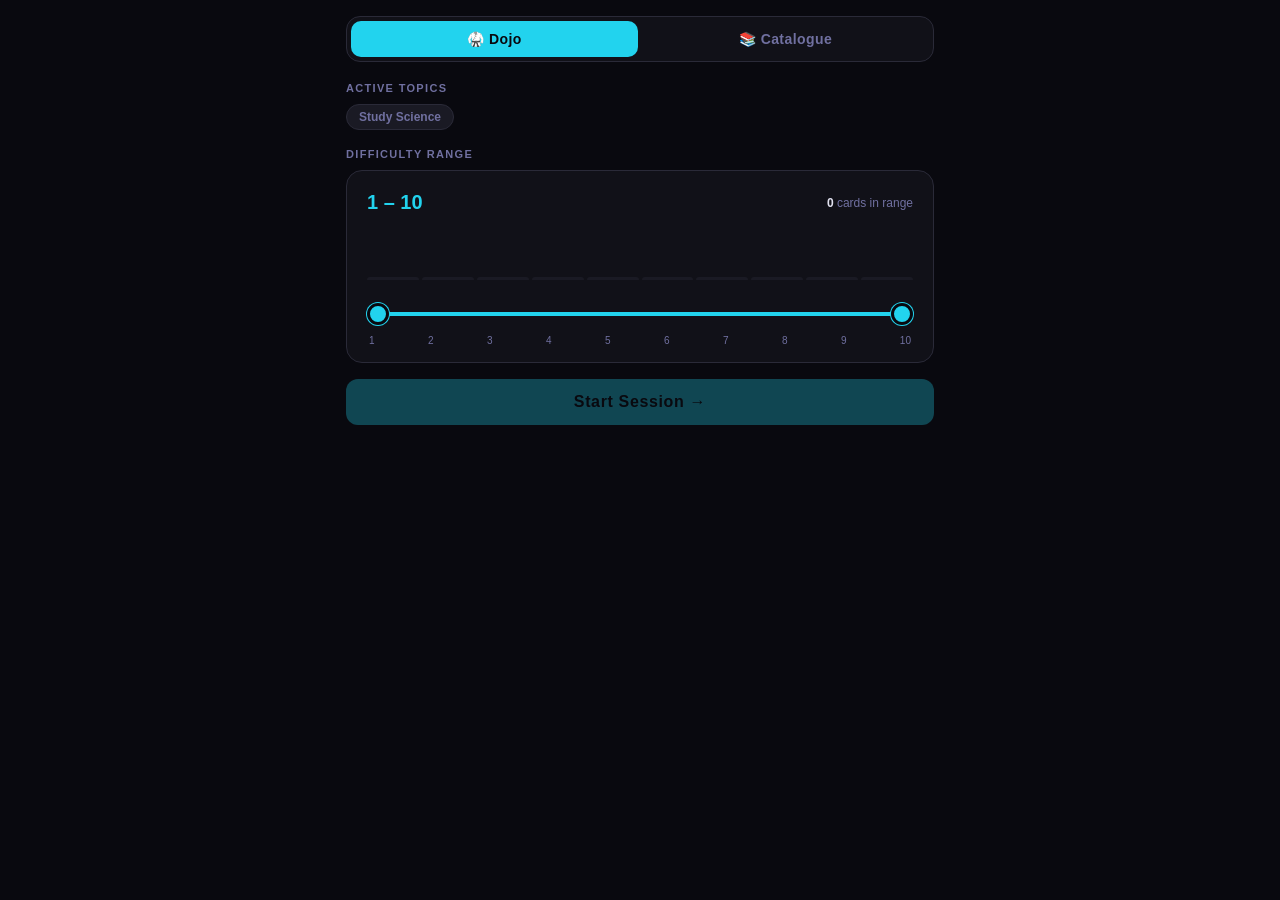
==== commit dbe02ac5: "Add confirmation modal for delete actions Added a confirmation modal for delete actions with buttons" ====
--- a/index.html
+++ b/index.html
@@ -135,6 +135,7 @@
           <span class="detail-toggle-label" id="detailToggleLabel"></span>
           <div class="topic-toggle" id="detailToggle"></div>
         </div>
+        <button class="detail-delete-btn" id="detailDeleteBtn" title="Delete topic">🗑️</button>
       </div>
       <div class="detail-card-list" id="detailCardList"></div>
     </div>
@@ -256,6 +257,19 @@
   </div>
 </div>
 
+<!-- ══════════ CONFIRM MODAL ══════════ -->
+<div class="modal-overlay" id="confirmModal">
+  <div class="modal confirm-modal">
+    <div class="confirm-icon" id="confirmIcon">🗑️</div>
+    <h3 id="confirmTitle">Are you sure?</h3>
+    <p class="confirm-msg" id="confirmMsg"></p>
+    <div class="modal-btns">
+      <button class="modal-cancel" id="confirmCancel">Cancel</button>
+      <button class="modal-danger" id="confirmOk">Delete</button>
+    </div>
+  </div>
+</div>
+
 <!-- Toast -->
 <div class="toast" id="toast"></div>
 
--- a/css/style.css
+++ b/css/style.css
@@ -0,0 +1,311 @@
+:root {
+  --bg:        #09090f;
+  --surface:   #111118;
+  --surface2:  #1a1a24;
+  --border:    #2a2a38;
+  --text:      #e2e2f0;
+  --muted:     #7070a0;
+  --accent:    #22d3ee;
+  --accent-dim:#0e4a56;
+  --green:     #34d399;
+  --red:       #f87171;
+  --amber:     #fbbf24;
+}
+* { margin:0; padding:0; box-sizing:border-box; }
+body { font-family:'Figtree',sans-serif; background:var(--bg); min-height:100vh; color:var(--text); }
+.app { max-width:620px; margin:0 auto; padding:16px; }
+
+/* ── TABS ── */
+.tab-bar { display:flex; background:var(--surface); border:1px solid var(--border); border-radius:14px; padding:4px; margin-bottom:20px; gap:4px; }
+.tab-btn { flex:1; padding:10px; background:transparent; border:none; border-radius:10px; color:var(--muted); font-family:'Syne',sans-serif; font-size:14px; font-weight:700; cursor:pointer; transition:all 0.2s; letter-spacing:0.03em; }
+.tab-btn.active { background:var(--accent); color:var(--bg); }
+
+.section-title { font-family:'Syne',sans-serif; font-size:11px; font-weight:700; letter-spacing:0.12em; text-transform:uppercase; color:var(--muted); margin-bottom:10px; }
+
+/* ── SLIDER ── */
+.slider-card { background:var(--surface); border:1px solid var(--border); border-radius:16px; padding:20px 20px 16px; margin-bottom:16px; }
+.slider-header { display:flex; justify-content:space-between; align-items:center; margin-bottom:14px; }
+.range-label { font-family:'Syne',sans-serif; font-size:20px; font-weight:700; color:var(--accent); min-width:70px; }
+.card-count-preview { font-size:12px; color:var(--muted); }
+.card-count-preview span { color:var(--text); font-weight:600; }
+
+/* Bar chart */
+.bar-chart { display:flex; align-items:flex-end; gap:3px; height:52px; margin-bottom:18px; }
+.bar-wrap { flex:1; height:100%; display:flex; flex-direction:column; justify-content:flex-end; align-items:center; }
+.bar { width:100%; border-radius:3px 3px 0 0; transition:background 0.15s; }
+.bar.in-range  { background:var(--accent); }
+.bar.out-range { background:var(--border); }
+.bar.zero      { background:var(--surface2); height:3px !important; }
+
+/* Dual thumb slider */
+.slider-container { position:relative; height:32px; display:flex; align-items:center; margin:0 11px; }
+.slider-track { position:absolute; left:0; right:0; height:4px; background:var(--border); border-radius:2px; }
+.slider-fill  { position:absolute; height:4px; background:var(--accent); border-radius:2px; pointer-events:none; }
+.thumb {
+  position:absolute; width:22px; height:22px; border-radius:50%;
+  background:var(--accent); border:3px solid var(--bg);
+  box-shadow:0 0 0 1px var(--accent); cursor:grab;
+  transform:translateX(-50%); top:50%; margin-top:-11px;
+  touch-action:none; user-select:none; transition:box-shadow 0.12s; z-index:2;
+}
+.thumb.dragging { cursor:grabbing; box-shadow:0 0 0 6px rgba(34,211,238,0.2); }
+.thumb.merged   { box-shadow:0 0 0 4px rgba(34,211,238,0.35); animation:pulse-merge 1.4s ease-in-out infinite; }
+@keyframes pulse-merge {
+  0%,100% { box-shadow:0 0 0 3px rgba(34,211,238,0.35); }
+  50%      { box-shadow:0 0 0 7px rgba(34,211,238,0.12); }
+}
+.slider-labels { display:flex; justify-content:space-between; padding:0 2px; margin-top:5px; }
+.slider-labels span { font-size:10px; color:var(--muted); }
+
+/* ── START ── */
+.start-btn { width:100%; padding:14px; background:var(--accent); color:var(--bg); border:none; border-radius:12px; font-family:'Syne',sans-serif; font-size:16px; font-weight:700; cursor:pointer; letter-spacing:0.04em; transition:filter 0.2s, transform 0.15s; margin-bottom:20px; }
+.start-btn:hover:not(:disabled) { filter:brightness(1.1); transform:translateY(-1px); }
+.start-btn:disabled { opacity:0.3; cursor:not-allowed; transform:none; }
+
+/* ── ACTIVE TOPICS OVERFLOW CHIPS ── */
+.active-topics-row { display:flex; flex-wrap:nowrap; gap:6px; margin-bottom:18px; overflow:hidden; align-items:center; }
+.topic-chip { padding:5px 12px; border-radius:999px; font-size:12px; font-weight:600; background:var(--surface2); border:1px solid var(--border); color:var(--muted); white-space:nowrap; flex-shrink:0; }
+.topic-chip.active-chip { border-color:var(--accent-dim); color:var(--accent); background:rgba(34,211,238,0.07); }
+.overflow-chip { padding:5px 10px; border-radius:999px; font-size:12px; font-weight:700; white-space:nowrap; flex-shrink:0; }
+.overflow-chip.ov-active   { background:rgba(34,211,238,0.12); border:1px solid var(--accent-dim); color:var(--accent); }
+.overflow-chip.ov-inactive { background:var(--surface2); border:1px solid var(--border); color:var(--muted); }
+
+/* ── GAME ── */
+.progress-bar-wrap { height:3px; background:var(--border); border-radius:2px; margin-bottom:14px; overflow:hidden; }
+.progress-bar-fill { height:100%; background:var(--accent); border-radius:2px; transition:width 0.4s ease; }
+.card-counters { display:flex; justify-content:space-between; margin-bottom:14px; font-size:12px; color:var(--muted); }
+.card-counters .done { color:var(--green); font-weight:600; }
+.card-counters .left { color:var(--amber); font-weight:600; }
+
+.score-board { display:flex; gap:8px; margin-bottom:14px; }
+.score-item { flex:1; background:var(--surface); border:1px solid var(--border); border-radius:12px; padding:12px 8px; text-align:center; }
+.score-number { font-family:'Syne',sans-serif; font-size:24px; font-weight:700; }
+.score-label { font-size:11px; color:var(--muted); text-transform:uppercase; letter-spacing:0.07em; margin-top:2px; }
+.s-correct  { color:var(--green); }
+.s-accuracy { color:var(--amber); }
+.s-incorrect{ color:var(--red);   }
+
+.study-card { background:var(--surface); border:1px solid var(--border); border-radius:20px; cursor:pointer; position:relative; margin-bottom:14px; transition:border-color 0.2s, box-shadow 0.2s, transform 0.2s; }
+.study-card:hover { border-color:var(--accent-dim); box-shadow:0 6px 28px rgba(34,211,238,0.07); transform:translateY(-2px); }
+.card-inner { position:relative; min-height:200px; }
+.card-face { position:absolute; inset:0; padding:28px 24px 44px; display:flex; align-items:center; justify-content:center; flex-direction:column; border-radius:20px; transition:opacity 0.28s ease, transform 0.28s ease; }
+.card-front { background:var(--surface); z-index:2; opacity:1; transform:scale(1); }
+.card-back  { background:var(--surface2); z-index:1; opacity:0; transform:scale(0.93); }
+.card-back::before { content:''; position:absolute; top:0; left:12%; right:12%; height:2px; background:linear-gradient(90deg,transparent,var(--accent),transparent); border-radius:999px; }
+.study-card.flipped .card-front { opacity:0; transform:scale(0.93); z-index:1; }
+.study-card.flipped .card-back  { opacity:1; transform:scale(1);    z-index:2; }
+
+.card-head   { font-family:'Syne',sans-serif; font-size:clamp(17px,4vw,24px); font-weight:700; text-align:center; line-height:1.3; }
+.card-answer { font-size:clamp(14px,3.5vw,17px); color:var(--text); text-align:center; line-height:1.65; }
+.diff-badge  { position:absolute; top:12px; left:14px; font-size:10px; font-weight:700; padding:2px 8px; border-radius:999px; letter-spacing:0.06em; z-index:10; }
+.flip-hint   { position:absolute; bottom:12px; left:50%; transform:translateX(-50%); font-size:11px; color:var(--muted); opacity:0.5; white-space:nowrap; z-index:10; }
+.pencil-btn  { position:absolute; top:10px; right:12px; background:transparent; border:1px solid var(--border); color:var(--muted); border-radius:8px; padding:5px 9px; font-size:13px; cursor:pointer; z-index:20; transition:border-color 0.2s, color 0.2s, background 0.2s; }
+.pencil-btn:hover { border-color:var(--accent); color:var(--accent); background:rgba(34,211,238,0.06); }
+
+.action-buttons { display:flex; gap:10px; margin-bottom:12px; }
+.action-btn { flex:1; padding:13px 8px; border:none; border-radius:12px; font-family:'Figtree',sans-serif; font-size:14px; font-weight:700; cursor:pointer; transition:transform 0.15s, filter 0.15s, opacity 0.15s; }
+.action-btn:hover:not(:disabled) { transform:translateY(-2px); filter:brightness(1.1); }
+.action-btn:disabled { opacity:0.22; cursor:not-allowed; transform:none; filter:none; }
+.btn-correct   { background:var(--green); color:#042214; }
+.btn-incorrect { background:var(--red);   color:#2d0a0a; }
+.btn-next      { background:var(--accent); color:var(--bg); }
+
+.exit-btn { width:100%; padding:11px; background:transparent; border:1px solid var(--border); border-radius:12px; color:var(--muted); font-family:'Figtree',sans-serif; font-size:13px; font-weight:600; cursor:pointer; transition:border-color 0.2s, color 0.2s; }
+.exit-btn:hover { border-color:var(--red); color:var(--red); }
+
+/* ── COMPLETE ── */
+.game-complete { background:var(--surface); border:1px solid var(--border); border-radius:20px; padding:36px 24px; text-align:center; }
+.game-complete h2 { font-family:'Syne',sans-serif; font-size:1.8rem; margin-bottom:6px; }
+.game-complete p  { color:var(--muted); margin-bottom:22px; font-size:14px; }
+.final-stats { display:flex; gap:10px; justify-content:center; margin-bottom:24px; flex-wrap:wrap; }
+.final-stat  { background:var(--surface2); border:1px solid var(--border); border-radius:12px; padding:16px 22px; }
+.final-stat .n { font-family:'Syne',sans-serif; font-size:30px; font-weight:700; }
+.final-stat .l { font-size:11px; color:var(--muted); text-transform:uppercase; letter-spacing:0.07em; margin-top:2px; }
+.replay-btn { width:100%; padding:13px; background:var(--accent); color:var(--bg); border:none; border-radius:12px; font-family:'Syne',sans-serif; font-size:15px; font-weight:700; cursor:pointer; transition:filter 0.2s; margin-bottom:10px; }
+.replay-btn:hover { filter:brightness(1.1); }
+.redo-btn { width:100%; padding:13px; background:transparent; color:var(--red); border:1px solid var(--red); border-radius:12px; font-family:'Syne',sans-serif; font-size:15px; font-weight:700; cursor:pointer; transition:background 0.2s, color 0.2s; }
+.redo-btn:hover:not(:disabled) { background:rgba(248,113,113,0.1); }
+.redo-btn:disabled { opacity:0.25; cursor:not-allowed; border-color:var(--border); color:var(--muted); }
+
+/* ── CATALOGUE HEADER ── */
+.cat-header { display:flex; align-items:center; gap:8px; margin-bottom:12px; }
+.cat-header .section-title { margin-bottom:0; flex:1; }
+.cat-header-actions { display:flex; align-items:center; gap:8px; }
+.view-toggle { display:flex; background:var(--surface2); border:1px solid var(--border); border-radius:9px; padding:3px; gap:3px; }
+.view-toggle-btn { padding:5px 11px; border:none; border-radius:6px; background:transparent; color:var(--muted); font-size:14px; cursor:pointer; transition:background 0.15s, color 0.15s; line-height:1; }
+.view-toggle-btn.active { background:var(--surface); color:var(--text); box-shadow:0 1px 4px rgba(0,0,0,0.4); }
+.add-topic-btn { padding:6px 12px; background:var(--accent); color:var(--bg); border:none; border-radius:8px; font-family:'Syne',sans-serif; font-size:13px; font-weight:700; cursor:pointer; transition:filter 0.15s; white-space:nowrap; }
+.add-topic-btn:hover { filter:brightness(1.1); }
+
+/* ── IMPORT / EXPORT BAR ── */
+.io-bar { display:flex; gap:8px; margin-bottom:14px; }
+.io-btn { flex:1; padding:9px 8px; border-radius:10px; font-family:'Figtree',sans-serif; font-size:13px; font-weight:600; cursor:pointer; transition:border-color 0.2s, color 0.2s, background 0.2s; text-align:center; }
+.io-btn-export { background:transparent; border:1px solid var(--border); color:var(--muted); }
+.io-btn-export:hover { border-color:var(--accent); color:var(--accent); }
+.io-btn-import { background:transparent; border:1px solid var(--border); color:var(--muted); }
+.io-btn-import:hover { border-color:var(--green); color:var(--green); }
+.io-btn-save { background:rgba(34,211,238,0.08); border:1px solid var(--accent-dim); color:var(--accent); }
+.io-btn-save:hover { background:rgba(34,211,238,0.16); }
+.save-dot { display:inline-block; width:6px; height:6px; border-radius:50%; background:var(--amber); margin-right:5px; vertical-align:middle; opacity:0; transition:opacity 0.2s; }
+.save-dot.dirty { opacity:1; }
+
+/* ── LIST VIEW ── */
+.topic-list { display:flex; flex-direction:column; gap:10px; }
+.topic-row { background:var(--surface); border:1px solid var(--border); border-radius:14px; overflow:hidden; transition:border-color 0.2s; }
+.topic-row.enabled { border-color:var(--accent-dim); }
+.topic-header { display:flex; align-items:center; gap:12px; padding:14px 16px; cursor:pointer; user-select:none; }
+.topic-toggle { width:38px; height:22px; background:var(--border); border-radius:999px; position:relative; transition:background 0.2s; flex-shrink:0; cursor:pointer; }
+.topic-toggle.on { background:var(--accent); }
+.topic-toggle::after { content:''; position:absolute; top:3px; left:3px; width:16px; height:16px; border-radius:50%; background:#fff; transition:left 0.2s; }
+.topic-toggle.on::after { left:19px; }
+.topic-name { font-family:'Syne',sans-serif; font-weight:700; font-size:15px; flex:1; }
+.topic-meta { font-size:12px; color:var(--muted); }
+.topic-chevron { font-size:11px; color:var(--muted); transition:transform 0.2s; margin-left:4px; }
+.topic-row.open .topic-chevron { transform:rotate(180deg); }
+.topic-cards { max-height:0; overflow:hidden; transition:max-height 0.35s ease; }
+.topic-row.open .topic-cards { max-height:2400px; border-top:1px solid var(--border); }
+.topic-card-item { display:flex; align-items:center; gap:10px; padding:10px 16px; border-bottom:1px solid var(--border); font-size:13px; }
+.topic-card-item:last-child { border-bottom:none; }
+.tci-diff { flex-shrink:0; font-size:10px; font-weight:700; padding:2px 7px; border-radius:999px; }
+.tci-head { flex:1; color:var(--text); font-weight:500; line-height:1.4; }
+.tci-edit { flex-shrink:0; background:transparent; border:1px solid var(--border); color:var(--muted); border-radius:7px; padding:4px 8px; font-size:12px; cursor:pointer; transition:border-color 0.2s, color 0.2s; }
+.tci-edit:hover { border-color:var(--accent); color:var(--accent); }
+.list-export-btn { flex-shrink:0; background:transparent; border:1px solid var(--border); color:var(--muted); border-radius:7px; padding:4px 8px; font-size:12px; cursor:pointer; transition:border-color 0.2s, color 0.2s; line-height:1.4; }
+.list-export-btn:hover { border-color:var(--accent); color:var(--accent); }
+
+/* ── TILE VIEW ── */
+.tile-grid { display:grid; grid-template-columns:1fr 1fr; gap:10px; }
+.topic-tile { background:var(--surface); border:1px solid var(--border); border-radius:16px; padding:18px 16px 40px; cursor:pointer; transition:border-color 0.2s, box-shadow 0.2s, transform 0.15s; position:relative; overflow:hidden; }
+.topic-tile.enabled { border-color:var(--accent-dim); }
+.topic-tile:hover { border-color:var(--accent); box-shadow:0 4px 24px rgba(34,211,238,0.1); transform:translateY(-2px); }
+.topic-tile::before { content:''; position:absolute; inset:0; background:linear-gradient(135deg,rgba(34,211,238,0.04) 0%,transparent 60%); pointer-events:none; }
+.tile-name  { font-family:'Syne',sans-serif; font-weight:700; font-size:14px; line-height:1.35; margin-bottom:6px; color:var(--text); }
+.tile-count { font-size:11px; color:var(--muted); margin-bottom:10px; }
+.tile-badge { display:inline-block; font-size:10px; font-weight:700; padding:2px 8px; border-radius:999px; }
+.tile-badge.on  { color:var(--accent); background:rgba(34,211,238,0.1); border:1px solid var(--accent-dim); }
+.tile-badge.off { color:var(--muted); background:var(--surface2); border:1px solid var(--border); }
+.tile-actions { position:absolute; bottom:13px; right:14px; display:flex; align-items:center; gap:8px; }
+.tile-arrow { font-size:15px; color:var(--muted); transition:color 0.2s, transform 0.2s; }
+.topic-tile:hover .tile-arrow { color:var(--accent); transform:translateX(3px); }
+.tile-export-btn { background:transparent; border:1px solid var(--border); color:var(--muted); border-radius:7px; padding:3px 8px; font-size:12px; cursor:pointer; transition:border-color 0.2s, color 0.2s; line-height:1.4; }
+.tile-export-btn:hover { border-color:var(--accent); color:var(--accent); }
+
+/* ── TOPIC DETAIL VIEW ── */
+.topic-detail-header { display:flex; align-items:center; gap:12px; margin-bottom:16px; }
+.back-btn { background:transparent; border:1px solid var(--border); color:var(--muted); border-radius:10px; padding:8px 14px; font-family:'Figtree',sans-serif; font-size:13px; font-weight:600; cursor:pointer; transition:border-color 0.2s, color 0.2s; flex-shrink:0; }
+.back-btn:hover { border-color:var(--accent); color:var(--accent); }
+.detail-title { font-family:'Syne',sans-serif; font-weight:700; font-size:18px; flex:1; }
+.detail-toggle-wrap { display:flex; align-items:center; gap:8px; flex-shrink:0; }
+.detail-toggle-label { font-size:12px; color:var(--muted); }
+.detail-card-list { display:flex; flex-direction:column; gap:8px; }
+.detail-card { background:var(--surface); border:1px solid var(--border); border-radius:12px; padding:14px 16px; display:flex; align-items:flex-start; gap:10px; }
+.detail-card .tci-diff { margin-top:2px; flex-shrink:0; }
+.detail-card-body { flex:1; }
+.detail-card-q { font-size:13px; font-weight:600; color:var(--text); margin-bottom:5px; line-height:1.4; }
+.detail-card-a { font-size:12px; color:var(--muted); line-height:1.5; }
+.detail-add-card { width:100%; margin-top:10px; padding:11px; background:transparent; border:1px dashed var(--border); border-radius:12px; color:var(--muted); font-family:'Figtree',sans-serif; font-size:13px; font-weight:600; cursor:pointer; transition:border-color 0.2s, color 0.2s; }
+.detail-add-card:hover { border-color:var(--accent); color:var(--accent); }
+
+/* ── MODALS ── */
+.modal-overlay { position:fixed; inset:0; background:rgba(0,0,0,0.72); display:flex; align-items:center; justify-content:center; z-index:100; padding:16px; opacity:0; pointer-events:none; transition:opacity 0.2s; }
+.modal-overlay.visible { opacity:1; pointer-events:all; }
+.modal { background:var(--surface); border:1px solid var(--border); border-radius:20px; padding:24px; width:100%; max-width:480px; transform:scale(0.95); transition:transform 0.2s; max-height:90vh; overflow-y:auto; }
+.modal-overlay.visible .modal { transform:scale(1); }
+.modal h3 { font-family:'Syne',sans-serif; font-size:18px; margin-bottom:18px; }
+.modal label { display:block; font-size:11px; color:var(--muted); margin-bottom:5px; text-transform:uppercase; letter-spacing:0.08em; }
+.modal input[type=text], .modal textarea {
+  width:100%; background:var(--surface2); border:1px solid var(--border); border-radius:10px;
+  color:var(--text); font-family:'Figtree',sans-serif; font-size:14px; padding:10px 12px;
+  outline:none; margin-bottom:14px; transition:border-color 0.2s;
+}
+.modal textarea { resize:vertical; min-height:72px; }
+.modal input[type=text]:focus, .modal textarea:focus { border-color:var(--accent); }
+.diff-row { display:flex; gap:12px; align-items:center; margin-bottom:18px; }
+.diff-row input[type=range] { flex:1; -webkit-appearance:none; appearance:none; height:4px; border-radius:2px; background:var(--border); outline:none; cursor:pointer; }
+.diff-row input[type=range]::-webkit-slider-thumb { -webkit-appearance:none; width:20px; height:20px; border-radius:50%; background:var(--accent); border:3px solid var(--bg); box-shadow:0 0 0 1px var(--accent); cursor:pointer; }
+.diff-val { font-family:'Syne',sans-serif; font-weight:700; color:var(--accent); min-width:24px; text-align:right; font-size:18px; }
+.modal-btns { display:flex; gap:10px; }
+.modal-save   { flex:1; padding:12px; background:var(--accent); color:var(--bg); border:none; border-radius:10px; font-family:'Syne',sans-serif; font-weight:700; font-size:14px; cursor:pointer; transition:filter 0.2s; }
+.modal-save:hover { filter:brightness(1.1); }
+.modal-cancel { flex:1; padding:12px; background:transparent; color:var(--muted); border:1px solid var(--border); border-radius:10px; font-family:'Figtree',sans-serif; font-weight:600; font-size:14px; cursor:pointer; transition:border-color 0.2s, color 0.2s; }
+.modal-cancel:hover { border-color:var(--red); color:var(--red); }
+.modal-danger { flex:1; padding:12px; background:transparent; color:var(--red); border:1px solid var(--red); border-radius:10px; font-family:'Figtree',sans-serif; font-weight:600; font-size:14px; cursor:pointer; transition:background 0.2s; }
+.modal-danger:hover { background:rgba(248,113,113,0.1); }
+
+/* New topic modal card builder */
+.new-card-row { display:flex; flex-direction:column; gap:6px; background:var(--surface2); border:1px solid var(--border); border-radius:10px; padding:12px; margin-bottom:10px; position:relative; }
+.new-card-row textarea { margin-bottom:0; }
+.new-card-remove { position:absolute; top:8px; right:8px; background:transparent; border:none; color:var(--muted); font-size:16px; cursor:pointer; padding:2px 6px; border-radius:6px; transition:color 0.2s; }
+.new-card-remove:hover { color:var(--red); }
+.new-card-diff-row { display:flex; align-items:center; gap:8px; }
+.new-card-diff-row label { margin-bottom:0; font-size:10px; color:var(--muted); white-space:nowrap; }
+.new-card-diff-row input[type=range] { flex:1; -webkit-appearance:none; appearance:none; height:4px; border-radius:2px; background:var(--border); outline:none; cursor:pointer; }
+.new-card-diff-row input[type=range]::-webkit-slider-thumb { -webkit-appearance:none; width:16px; height:16px; border-radius:50%; background:var(--accent); border:2px solid var(--bg); cursor:pointer; }
+.new-card-diff-val { font-family:'Syne',sans-serif; font-weight:700; color:var(--accent); font-size:14px; min-width:18px; }
+.add-card-row-btn { width:100%; padding:9px; background:transparent; border:1px dashed var(--border); border-radius:8px; color:var(--muted); font-size:13px; cursor:pointer; transition:border-color 0.2s, color 0.2s; margin-bottom:14px; }
+.add-card-row-btn:hover { border-color:var(--accent); color:var(--accent); }
+.modal-section-divider { border:none; border-top:1px solid var(--border); margin:16px 0; }
+
+/* Toast */
+.toast { position:fixed; bottom:24px; left:50%; transform:translateX(-50%) translateY(20px); background:var(--surface); border:1px solid var(--border); border-radius:10px; padding:10px 18px; font-size:13px; font-weight:600; color:var(--text); opacity:0; pointer-events:none; transition:opacity 0.2s, transform 0.2s; z-index:200; white-space:nowrap; }
+.toast.show { opacity:1; transform:translateX(-50%) translateY(0); }
+
+.hidden { display:none !important; }
+
+/* ── AI GENERATE BUTTON ── */
+.io-btn-ai {
+  position: relative;
+  background: var(--surface2);
+  color: var(--accent) !important;
+  border-color: var(--accent-dim) !important;
+  font-weight: 700;
+  letter-spacing: 0.02em;
+  overflow: hidden;
+  z-index: 0;
+}
+.io-btn-ai::before {
+  content: '';
+  position: absolute;
+  inset: 0;
+  background: linear-gradient(90deg, transparent 0%, rgba(34,211,238,0.15) 40%, rgba(124,58,237,0.18) 70%, transparent 100%);
+  background-size: 200% 100%;
+  animation: ai-shimmer 2.6s linear infinite;
+  z-index: -1;
+}
+@keyframes ai-shimmer {
+  0%   { background-position: 200% center; }
+  100% { background-position: -200% center; }
+}
+.io-btn-ai:hover {
+  border-color: var(--accent) !important;
+  box-shadow: 0 0 12px rgba(34,211,238,0.2);
+  color: #fff !important;
+}
+
+/* ── AI MODAL ── */
+.ai-modal { max-width:540px; }
+.ai-modal-header { display:flex; align-items:flex-start; justify-content:space-between; gap:12px; margin-bottom:20px; }
+.ai-modal-header h3 { margin-bottom:6px; }
+.ai-modal-sub { font-size:13px; color:var(--muted); line-height:1.5; }
+.ai-modal-sub code { background:var(--surface2); border:1px solid var(--border); border-radius:4px; padding:1px 5px; font-size:12px; color:var(--accent); }
+.modal-close-x { background:transparent; border:1px solid var(--border); color:var(--muted); border-radius:8px; padding:5px 10px; font-size:14px; cursor:pointer; flex-shrink:0; transition:border-color 0.2s,color 0.2s; }
+.modal-close-x:hover { border-color:var(--red); color:var(--red); }
+
+.ai-steps { display:flex; flex-direction:column; gap:8px; margin-bottom:20px; }
+.ai-step { display:flex; align-items:center; gap:10px; font-size:13px; color:var(--muted); }
+.ai-step code { background:var(--surface2); border:1px solid var(--border); border-radius:4px; padding:1px 5px; font-size:12px; color:var(--accent); }
+.ai-step-num { width:22px; height:22px; border-radius:50%; background:var(--surface2); border:1px solid var(--border); display:flex; align-items:center; justify-content:center; font-size:11px; font-weight:700; color:var(--accent); flex-shrink:0; }
+
+.ai-platforms { display:flex; gap:10px; margin-bottom:20px; }
+.ai-platform-btn { display:flex; align-items:center; gap:8px; flex:1; justify-content:center; padding:10px 12px; border-radius:12px; border:1px solid var(--border); background:var(--surface2); color:var(--text); text-decoration:none; font-family:'Figtree',sans-serif; font-size:13px; font-weight:600; transition:border-color 0.2s,background 0.2s,transform 0.15s; }
+.ai-platform-btn:hover { transform:translateY(-2px); }
+.ai-claude:hover  { border-color:#D97757; background:rgba(217,119,87,0.1); }
+.ai-gemini:hover  { border-color:#1a73e8; background:rgba(26,115,232,0.1); }
+.ai-chatgpt:hover { border-color:#10a37f; background:rgba(16,163,127,0.1); }
+
+.ai-prompt-wrap { background:var(--surface2); border:1px solid var(--border); border-radius:12px; overflow:hidden; }
+.ai-prompt-label { display:flex; align-items:center; justify-content:space-between; padding:10px 14px; border-bottom:1px solid var(--border); font-size:11px; font-weight:700; color:var(--muted); text-transform:uppercase; letter-spacing:0.08em; }
+.ai-copy-btn { background:var(--accent); color:var(--bg); border:none; border-radius:7px; padding:5px 12px; font-size:12px; font-weight:700; cursor:pointer; font-family:'Figtree',sans-serif; transition:filter 0.2s; }
+.ai-copy-btn:hover { filter:brightness(1.1); }
+.ai-copy-btn.copied { background:var(--green); }
+.ai-prompt-box { font-family:'Figtree',sans-serif; font-size:12px; color:var(--muted); line-height:1.6; padding:14px; margin:0; white-space:pre-wrap; word-break:break-word; max-height:260px; overflow-y:auto; }
